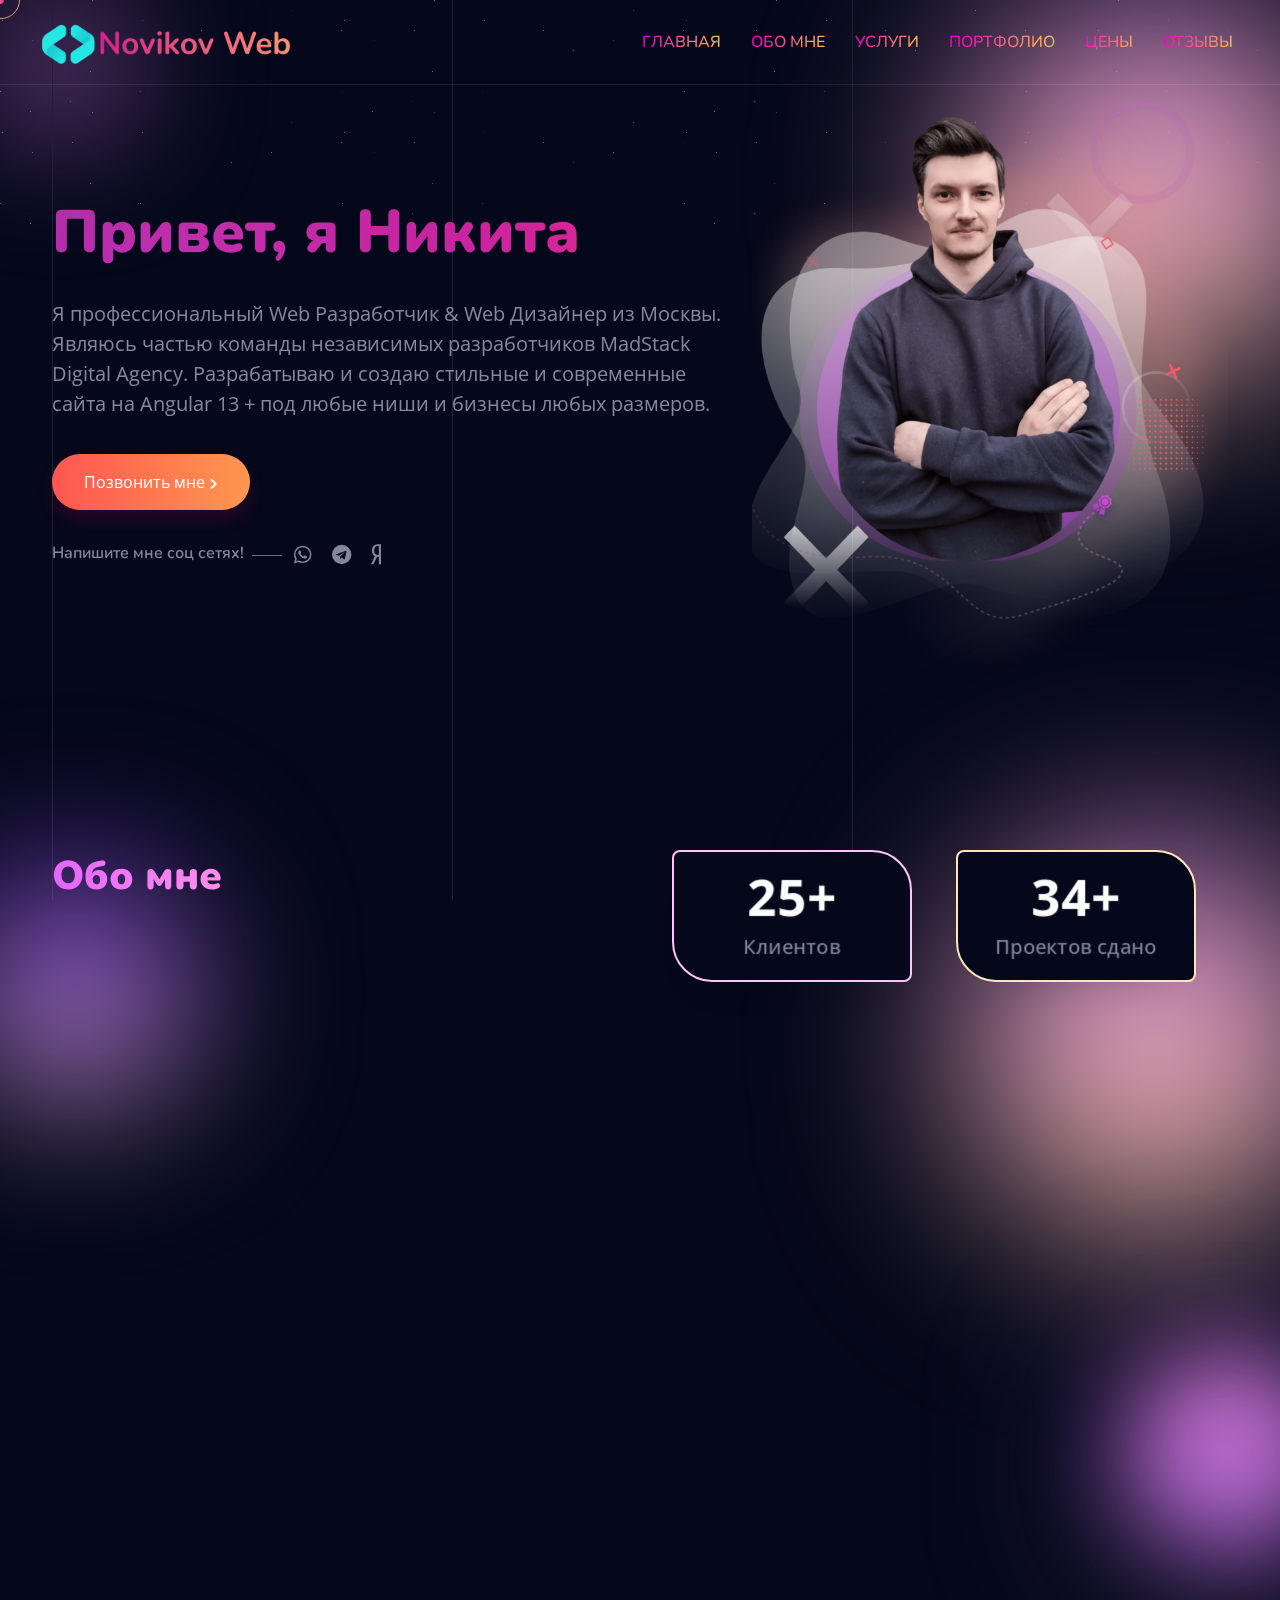
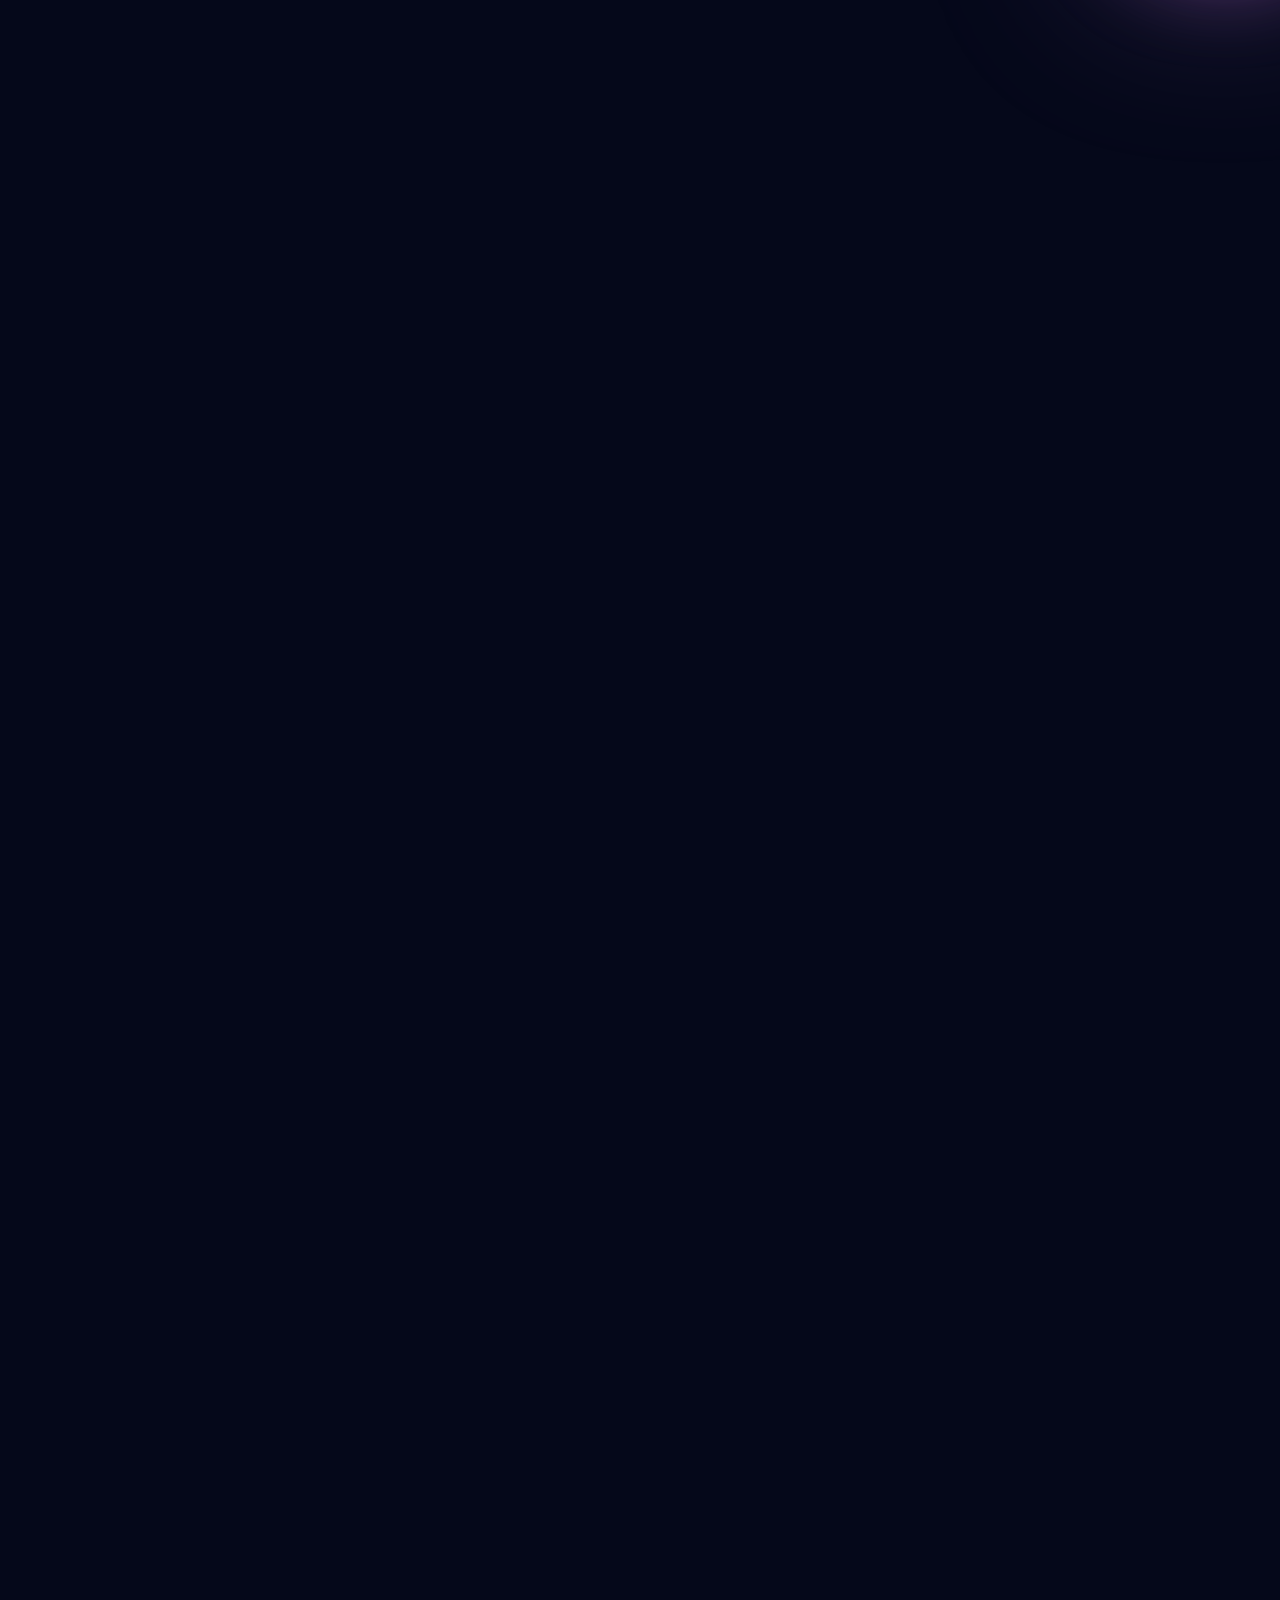
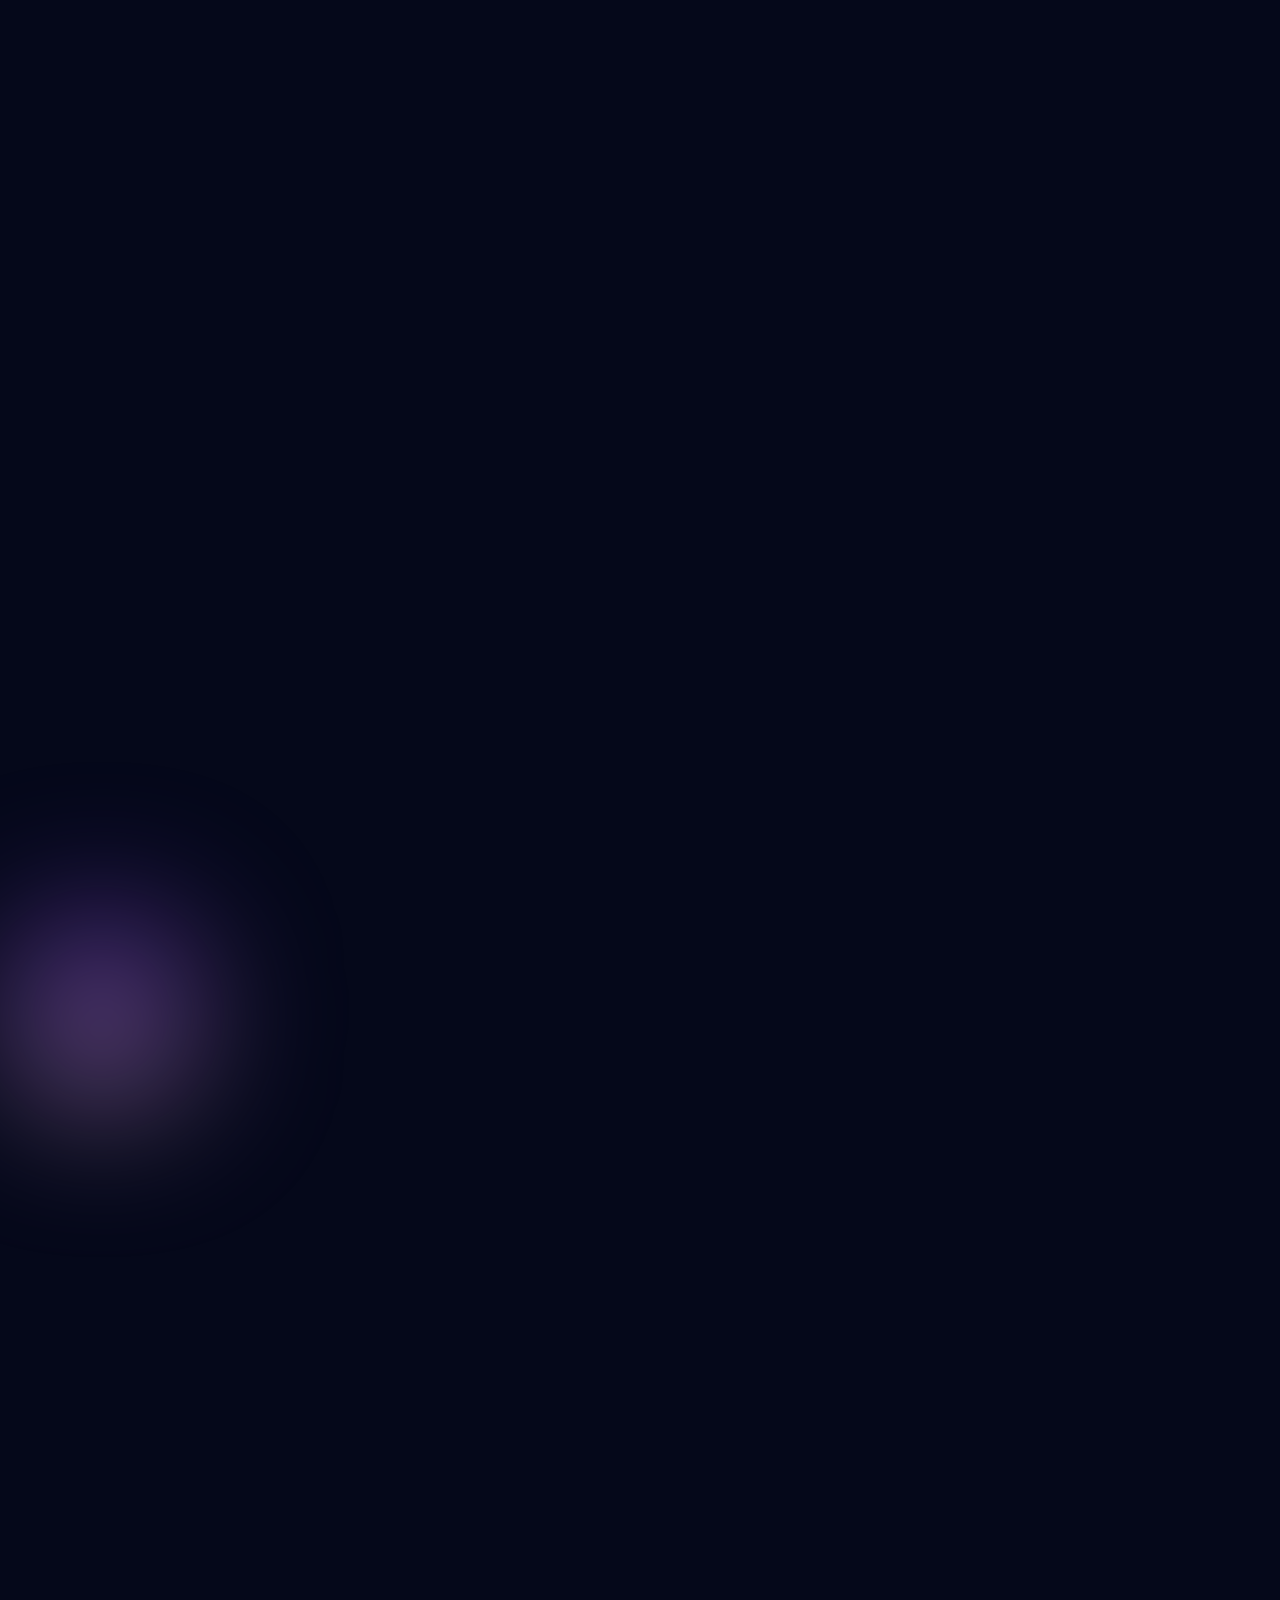
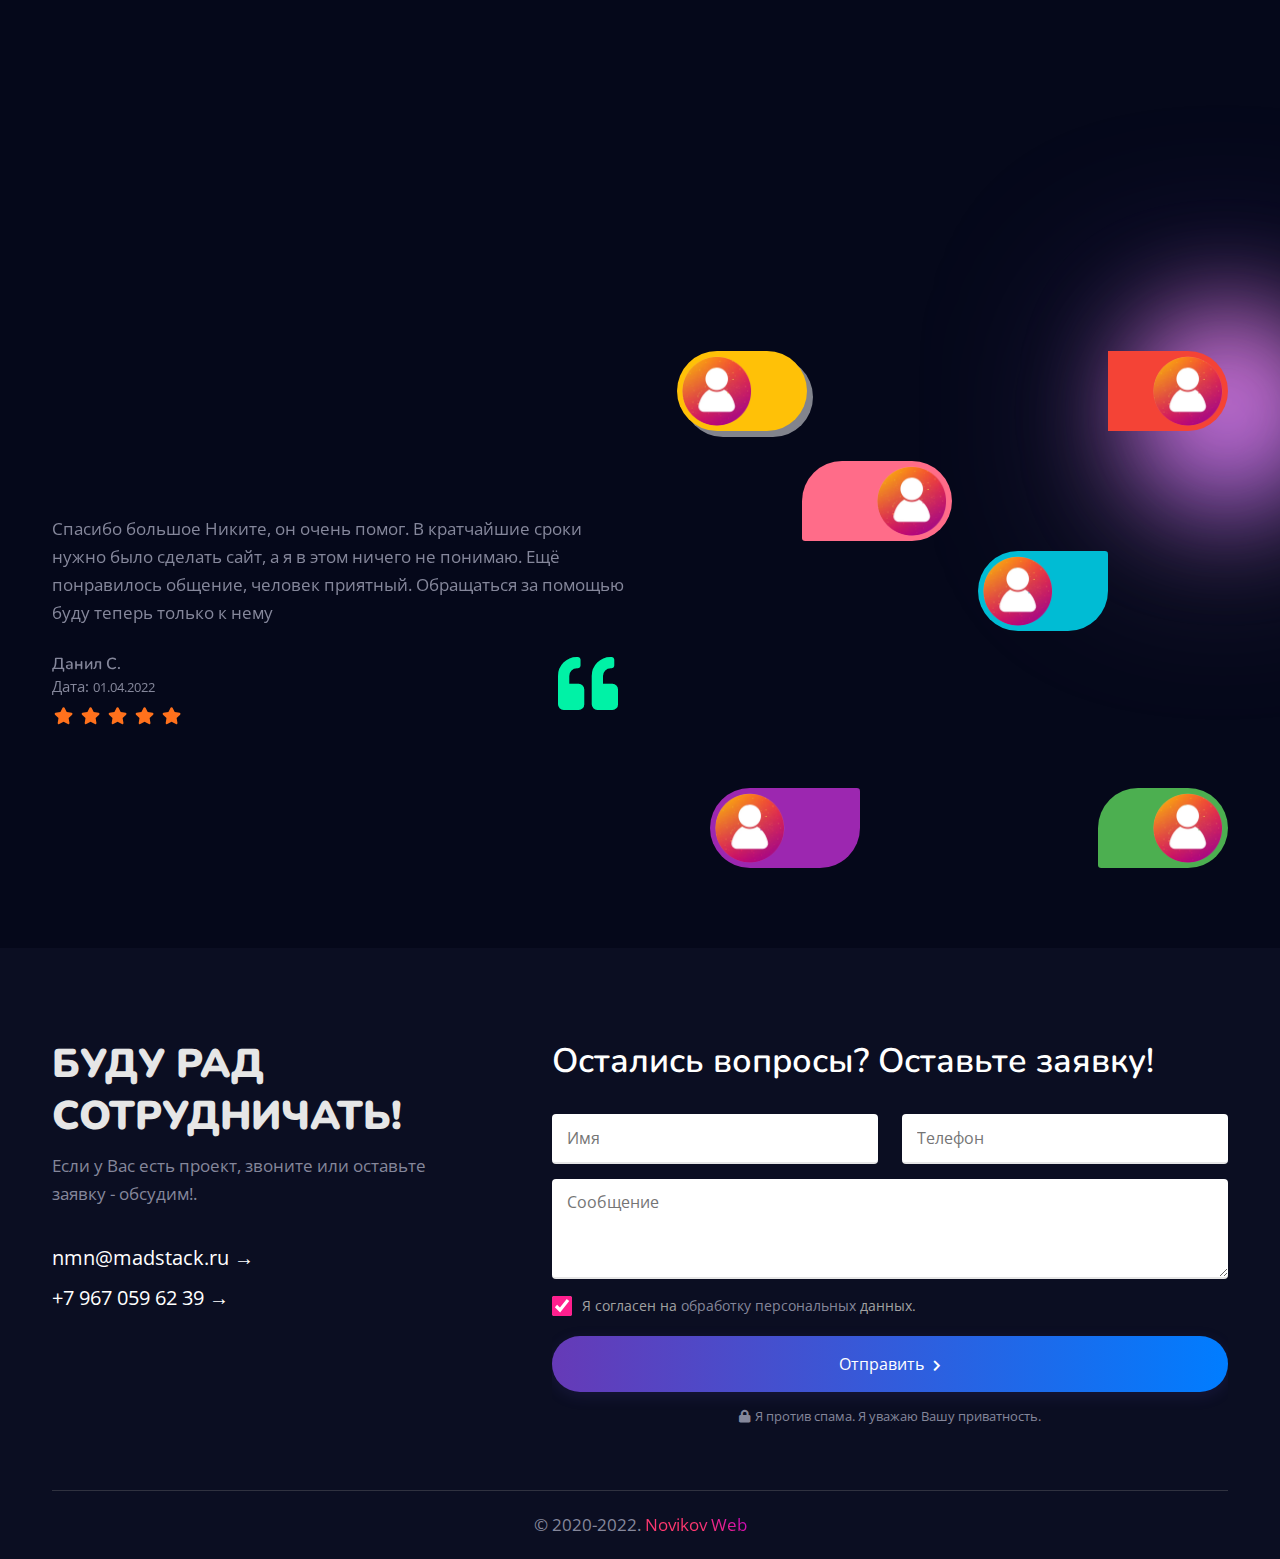
==== index.html @ ae4dadba "fixes" ====
<!DOCTYPE html>
<html lang="en" class="no-js">

<head>
    <meta charset="utf-8" />
    <title>NovikovWeb - Web Design &amp; Development </title>
    <meta http-equiv="X-UA-Compatible" content="IE=edge">
    <meta name="theme-color" content="#101010">
    <meta name="title" content="NovikovWeb - Веб дизайн &amp; Разработка ">
    <meta name="description" content="NovikovWeb - Веб дизайн &amp; Разработка. Tilda, Html ,Angular 13+, Figma.">
    <meta name="keywords" content="Разработка сайтов на Angular 13+ и Tilda. Заказать сайт. Частный веб мастер. Купить сайт для компании. Сайт для бизнеса">
    <meta name="robots" content="index, follow">
    <meta http-equiv="Content-Type" content="text/html; charset=utf-8">
    <meta name="language" content="Russian">
    <meta name="revisit-after" content="10 days">
    <meta name="author" content="Madstack digital agency">
    <meta name="yandex-verification" content="15d604dd60795060" />

    <meta property="og:title" content="NovikovWeb" />
    <meta property="og:url" content="https://NovikovWeb.ru" />
    <meta property="og:image" content="https://ibb.co/KDWJwMX" />
    <meta property="og:description" content="NovikovWeb - Веб дизайн &amp; Разработка. Tilda, Html ,Angular 13+, Figma." />
    <meta property="og:determiner" content="the" />
    <meta property="og:locale" content="ru_RU" />
    <meta property="og:locale:alternate" content="ru_RU" />
    <meta property="og:locale:alternate" content="ru_RU" />
    <meta property="og:site_name" content="NovikovWeb" />

    <link rel="apple-touch-icon" sizes="76x76" href="/apple-touch-icon.png">
    <link rel="icon" type="image/png" sizes="32x32" href="/favicon-32x32.png">
    <link rel="icon" type="image/png" sizes="16x16" href="/favicon-16x16.png">
    <link rel="manifest" href="/site.webmanifest">
    <link rel="mask-icon" href="/safari-pinned-tab.svg" color="#5bbad5">
    <meta name="msapplication-TileColor" content="#da532c">
    <meta name="theme-color" content="#ffffff">
    <!--website-favicon-->
    <link href="images/favicon.png" rel="icon">
    <!--plugin-css-->
    <link href="css/bootstrap.min.css" rel="stylesheet">
    <link href="css/plugin.min.css" rel="stylesheet">
    <link href="https://cdnjs.cloudflare.com/ajax/libs/font-awesome/5.11.2/css/all.min.css" rel="stylesheet">
    <link href="https://fonts.googleapis.com/css2?family=Open+Sans:wght@400;600;700&family=Poppins:wght@300;400;500;600;700;800;900&display=swap" rel="stylesheet">
    <!-- template-style-->
    <link href="css/style.css" rel="stylesheet">
    <link href="css/responsive.css" rel="stylesheet">
    <link href="css/darkmode.css" rel="stylesheet">
    <style>
        html {
            scroll-behavior: smooth;
        }
    </style>
    <!-- Yandex.Metrika counter -->
    <script type="text/javascript">
        (function(m, e, t, r, i, k, a) {
            m[i] = m[i] || function() {
                (m[i].a = m[i].a || []).push(arguments)
            };
            m[i].l = 1 * new Date();
            k = e.createElement(t), a = e.getElementsByTagName(t)[0], k.async = 1, k.src = r, a.parentNode.insertBefore(k, a)
        })
        (window, document, "script", "https://mc.yandex.ru/metrika/tag.js", "ym");

        ym(84099268, "init", {
            clickmap: true,
            trackLinks: true,
            accurateTrackBounce: true,
            webvisor: true
        });
    </script>
    <noscript><div><img src="https://mc.yandex.ru/watch/84099268" style="position:absolute; left:-9999px;" alt="" /></div></noscript>
    <!-- /Yandex.Metrika counter -->
</head>

<body class="freelancerv2 font-bold">
    <!-- background grid line start -->
    <div class="grid-x">
        <div class="container">
            <div class="row">
                <div class="col-lg-4">
                    <div class="grid-line"></div>
                </div>
                <div class="col-lg-4">
                    <div class="grid-line"></div>
                </div>
                <div class="col-lg-4">
                    <div class="grid-line"></div>
                </div>
            </div>
        </div>
    </div>
    <!-- background grid line end -->
    <!-- blur bg start -->
    <div class="niwaxheroscroll-v2">
        <img src="images/shape/shape-b.png" class="niwax nxhs20" alt="icon" data-rellax-speed="-3">
        <img src="images/shape/shape-c.png" class="niwax nxhs30" alt="icon" data-rellax-speed="4">
    </div>
    <!-- blur bg end -->
    <!--Start Preloader -->
    <div class="onloadpage" id="page_loader">
        <div class="pre-content">
            <div class="logo-pre"><img src="images/logo.png" alt="Logo" class="img-fluid" /></div>
            <div class="pre-text- text-radius text-light text-animation bg-b">NovikovWeb - Web Design &amp; Development</div>
        </div>
    </div>
    <!--End Preloader -->
    <!--Start Header -->
    <header class="nav-bg-b main-header navfix fixed-top menu-dark">
        <div class="container-fluid m-pad">
            <div class="menu-header">
                <div class="dsk-logo">
                    <a class="nav-brand" href="index.html">
                        <img src="images/white-logo.png" alt="Logo" class="mega-white-logo" />
                        <img src="images/logo.png" alt="Logo" class="mega-darks-logo" />
                    </a>
                </div>
                <div class="custom-nav" role="navigation">
                    <ul class="nav-list onepge">
                        <li><a href="#home" class="menu-links">Главная</a></li>
                        <li><a href="#about" class="menu-links">Обо мне</a></li>
                        <li><a href="#services" class="menu-links">Услуги</a></li>
                        <li><a href="#work" class="menu-links">Портфолио</a></li>
                        <li><a href="#price" class="menu-links">Цены</a></li>
                        <li><a href="#clients" class="menu-links">Отзывы</a></li>
                    </ul>
                </div>
                <div class="mobile-menu2">
                    <ul class="mob-nav2">
                        <li><a href="#contactme" class="btn-round- trngl btn-br bg-btn btshad-b1"><i class="fas fa-envelope"></i></a></li>
                        <li class="navm-"> <a class="toggle" href="#"><span></span></a></li>
                    </ul>
                </div>
            </div>
            <!--Mobile Menu-->
            <nav id="main-nav">
                <ul class="first-nav">
                    <li class="logoinsidebar">
                        <img src="images/logo.png" alt="logo">
                    </li>
                    <li><a href="#home" class="menu-links">Главная</a></li>
                    <li><a href="#about" class="menu-links">Обо мне</a></li>
                    <li><a href="#services" class="menu-links">Услуги</a></li>
                    <li><a href="#work" class="menu-links">Портфолио</a></li>
                    <li><a href="#price" class="menu-links">Цены</a></li>
                    <li><a href="#clients" class="menu-links">Отзывы</a></li>
                </ul>
                <ul class="follow-label mobile_nav">
                    <li><a href="https://wa.me/+79670596239" target="blank" class="wow bounceIn" data-wow-delay=".4s"><i class="fab fa-whatsapp"></i></a></li>
                    <li><a href="https://t.me/Kapibarra2315" target="blank" class="wow bounceIn" data-wow-delay=".6s"><i class="fab fa-telegram"></i></a></li>
                    <li><a href="https://uslugi.yandex.ru/search?action=addReview&profile=NikitaNovikov-1421965" target="blank" class="wow bounceIn" data-wow-delay=".8s"><i class="fab fa-yandex"></i></a></li>
                </ul>
            </nav>
        </div>
    </header>
    <!--End Header -->

    <!--Start Hero-->
    <section class="hero-section flv2 upset" id="home">
        <div class="text-block">
            <div class="container">
                <div class="row">
                    <div class="col-lg-7 v-center">
                        <div class="header-heading">
                            <h1 class="text-effect-3 wow fadeInUp" data-wow-delay=".2s">Привет, я Никита</h1>
                            <p class="wow fadeInUp" data-wow-delay=".4s">Я профессиональный Web Разработчик & Web Дизайнер из Москвы. Являюсь частью команды независимых разработчиков MadStack Digital Agency. Разрабатываю и создаю стильные и современные сайта на Angular 13 + под любые ниши и бизнесы
                                любых размеров.</p>
                            <a href="tel:+79670596239" class="niwax-btn2 wow fadeInUp menu-links" data-wow-delay=".6s">Позвонить мне<i class="fas fa-chevron-right fa-icon"></i></a>
                            <div class="follow-label mt30">
                                <h6>Напишите мне соц сетях!</h6>
                                <a href="https://wa.me/+79670596239" target="blank" class="wow bounceIn" data-wow-delay=".4s"><i class="fab fa-whatsapp"></i></a>
                                <a href="https://t.me/Kapibarra2315" target="blank" class="wow bounceIn" data-wow-delay=".6s"><i class="fab fa-telegram"></i></a>
                                <a href="https://uslugi.yandex.ru/search?action=addReview&profile=NikitaNovikov-1421965" target="blank" class="wow bounceIn" data-wow-delay=".8s"><i class="fab fa-yandex"></i></a>
                            </div>
                        </div>
                    </div>
                    <div class="col-lg-5 v-center">
                        <div class="img-design h-scl-">
                            <div class="imgac animation wow fadeInUp" data-rellax-speed="4" data-wow-delay=".2s"> <img src="images/hero/freelancer-mobile.png" alt="#" class="img-fluid"></div>
                        </div>
                    </div>
                </div>
            </div>
        </div>
    </section>
    <!--End Hero-->
    <!--Start About-->
    <section class="about-freelance pad-tb upset" id="about">
        <div class="niwaxheroscroll-v2">
            <img src="images/shape/shape-a.png" class="niwax nxhs10" alt="icon" data-rellax-speed="4">
            <img src="images/shape/shape-c.png" class="niwax nxhs30" alt="icon" data-rellax-speed="8">
        </div>
        <div class="container">
            <div class="row">
                <div class="col-lg-6">
                    <div class="common-heading text-l">
                        <h2 class="mb15 text-effect-3 wow fadeInUp" data-wow-delay=".2s">Обо мне</h2>
                        <p class="wow fadeInUp" data-wow-delay=".3s">Я профессиональный Frontend разработчик. С 2017 года занимаюсь Frontend разработкой на JS (Angular). С 2019 года занимаюсь созданием сайтов на Фрилансе, работаю на Angular, HTML и Тильде , без php и WordPress, только современные
                            технологии и тренды дизайна 2022 года, Ваш сайт в надежных руках. Имею экспертизу и знакомых почти во всех сферах информационных технологий, помогу принять верное решение и посоветовать специалиста по любым вопросам.
                        </p>
                    </div>
                </div>
                <div class="col-lg-6">
                    <div class="counter-facts">
                        <div class="counter-no mb20 wow bounceIn" data-wow-delay=".2s">
                            <div class="hexagon hexa1" data-tilt data-tilt-max="20" data-tilt-speed="1000">
                                <div class="counter-number">
                                    <span class="counter">80</span><span>+</span>
                                    <p>Клиентов</p>
                                </div>
                            </div>
                        </div>
                        <div class="counter-no mb20  wow bounceIn" data-wow-delay=".4s">
                            <div class="hexagon hexa2" data-tilt data-tilt-max="20" data-tilt-speed="1000">
                                <div class="counter-number">
                                    <span class="counter">109</span><span>+</span>
                                    <p>Проектов сдано</p>
                                </div>
                            </div>
                        </div>
                        <div class="counter-no mt20  wow bounceIn" data-wow-delay=".6s">
                            <div class="hexagon hexa3" data-tilt data-tilt-max="20" data-tilt-speed="1000">
                                <div class="counter-number">
                                    <span class="counter">300</span><span>k+</span>
                                    <p>Строк кода</p>
                                </div>
                            </div>
                        </div>
                        <div class="counter-no mt20  wow bounceIn" data-wow-delay=".8s">
                            <div class="hexagon hexa4" data-tilt data-tilt-max="20" data-tilt-speed="1000">
                                <div class="counter-number">
                                    <span class="counter">5</span><span>+</span>
                                    <p>Лет опыта</p>
                                </div>
                            </div>
                        </div>
                    </div>
                </div>
            </div>
        </div>
    </section>
    <!--End About-->
    <!--Start service -->
    <section class="about-dg-ca2 posrtl pb80 pt80 upset" id="services">
        <div class="niwaxheroscroll-v2">
            <img src="images/shape/shape-d.png" class="niwax nxhs40" alt="icon" data-rellax-speed="-5">
            <img src="images/shape/shape-f.png" class="niwax nxhs30" alt="icon" data-rellax-speed="8">
        </div>
        <div class="container">
            <div class="row">
                <div class="col-lg-8">
                    <div class="common-heading2 text-l">
                        <h2 class="mb15 text-effect-3 wow fadeInUp" data-wow-delay=".2s">Услуги</h2>
                        <p class="wow fadeInUp" data-wow-delay=".3s">Только современный технологический стэк, без PHP и WordPress. Ваш сайт останется стильным и современным долгое время.</p>
                    </div>
                </div>
            </div>
            <div class="row mt30 srve justify-content-center">
                <div class="col-lg-4 col-sm-6 mt30">
                    <div class="card-dark-2 up-hor wow fadeIn" data-wow-delay=".2s">
                        <div class="innericodiv innidv1">
                            <img src="images/icons/figma.png" alt="img" class="img-fluid">
                        </div>
                        <div class="inforcardtt">
                            <h3>Web Дизайн & Ux/Ui</h3>
                            <p>Создание продающих интерфейсов для Вашего бизнеса</p>
                        </div>
                    </div>
                </div>
                <div class="col-lg-4 col-sm-6 mt30">
                    <div class="card-dark-2 up-hor  wow fadeIn" data-wow-delay=".3s">
                        <div class="innericodiv innidv2">
                            <img src="images/icons/vscode.png" alt="img" class="img-fluid">
                        </div>
                        <div class="inforcardtt">
                            <h3>Web Разработка</h3>
                            <p>Разработка веб-сайтов на : Angular 13+ / HTML, CSS, JS / Шаблоны</p>
                        </div>
                    </div>
                </div>
                <div class="col-lg-4 col-sm-6 mt30">
                    <div class="card-dark-2 up-hor wow fadeIn" data-wow-delay=".4s">
                        <div class="innericodiv innidv3">
                            <img src="images/icons/tilda-icon.png" alt="img" class="img-fluid">
                        </div>
                        <div class="inforcardtt">
                            <h3>Разработка на Tilda</h3>
                            <p>Разработка веб-сайтов на Tilda, Zero Block или из стандартных</p>
                        </div>
                    </div>
                </div>
                <div class="col-lg-4 col-sm-6 mt30">
                    <div class="card-dark-2 up-hor wow fadeIn" data-wow-delay=".2s">
                        <div class="innericodiv innidv1">
                            <img src="images/icons/vk.png" alt="img" class="img-fluid">
                        </div>
                        <div class="inforcardtt">
                            <h3>Продвижение сайтов</h3>
                            <p>Продвижение сайта в рекламой сети Вконтакте</p>
                        </div>
                    </div>
                </div>
                <div class="col-lg-4 col-sm-6 mt30">
                    <div class="card-dark-2 up-hor wow fadeIn" data-wow-delay=".4s">
                        <div class="innericodiv innidv3">
                            <img src="images/icons/yandex-direct.png" alt="img" class="img-fluid">
                        </div>
                        <div class="inforcardtt">
                            <h3>Продвижение сайтов</h3>
                            <p>Продвижение сайта в рекламой сети Yandex.Direct</p>
                        </div>
                    </div>
                </div>
            </div>
        </div>
    </section>
    <!--End service-->
    <!--Start service -->
    <section class="about-dg-ca2 posrtl pb80 pt80 upset" id="work">
        <div class="container">
            <div class="row">
                <div class="col-lg-8">
                    <div class="common-heading2 text-l">
                        <h2 class="mb15 text-effect-3  wow fadeInUp" data-wow-delay=".2s">Мои проекты</h2>
                        <p class="wow fadeInUp" data-wow-delay=".3s">За время моей работы я помог десяткам бизнесов запустить их проекты в работу и привести им новых клиентов. Развернутое портфолио вышлю по требованию.</p>
                    </div>
                </div>
            </div>
            <div class="row mt30 justify-content-center">
                <div class="col-lg-4 col-sm-6 mt30">
                    <div class="card-dark-2 up-hor  wow fadeIn" data-wow-delay=".2s">
                        <img src="images/portfolio/app-img1.png" alt="img" class="w-100">
                        <div class="inforcardtt">
                            <h3>Vnukovo Premium Outlet</h3>
                        </div>
                    </div>
                </div>
                <div class="col-lg-4 col-sm-6 mt30">
                    <div class="card-dark-2 up-hor  wow fadeIn" data-wow-delay=".3s">
                        <img src="images/portfolio/app-img2.png" alt="img" class="w-100">
                        <div class="inforcardtt">
                            <h3>Частный Юрист</h3>
                        </div>
                    </div>
                </div>
                <div class="col-lg-4 col-sm-6 mt30">
                    <div class="card-dark-2 up-hor wow fadeIn" data-wow-delay=".4s">
                        <img src="images/portfolio/app-img3.png" alt="img" class="w-100">
                        <div class="inforcardtt">
                            <h3>Премиальный декор</h3>
                        </div>
                    </div>
                </div>
            </div>
            <div class="row mt30 justify-content-center">
                <div class="col-lg-4 col-sm-6 mt30">
                    <div class="card-dark-2 up-hor  wow fadeIn" data-wow-delay=".2s">
                        <img src="images/portfolio/app-img6.png" alt="img" class="w-100">
                        <div class="inforcardtt">
                            <h3>Бухгалтерская Фирма</h3>
                        </div>
                    </div>
                </div>
                <div class="col-lg-4 col-sm-6 mt30">
                    <div class="card-dark-2 up-hor  wow fadeIn" data-wow-delay=".3s">
                        <img src="images/portfolio/app-img5.png" alt="img" class="w-100">
                        <div class="inforcardtt">
                            <h3>Лекарственный препарат</h3>
                        </div>
                    </div>
                </div>
                <div class="col-lg-4 col-sm-6 mt30">
                    <div class="card-dark-2 up-hor wow fadeIn" data-wow-delay=".4s">
                        <img src="images/portfolio/app-img4.png" alt="img" class="w-100">
                        <div class="inforcardtt">
                            <h3>Обслуживание Аквариумов</h3>
                        </div>
                    </div>
                </div>
            </div>
            <div class="row mt30 justify-content-center">
                <div class="col-lg-4 col-sm-6 mt30">
                    <div class="card-dark-2 up-hor  wow fadeIn" data-wow-delay=".2s">
                        <img src="images/portfolio/app-img7.png" alt="img" class="w-100">
                        <div class="inforcardtt">
                            <h3>Сеть Спа-салонов</h3>
                        </div>
                    </div>
                </div>
                <div class="col-lg-4 col-sm-6 mt30">
                    <div class="card-dark-2 up-hor  wow fadeIn" data-wow-delay=".3s">
                        <img src="images/portfolio/app-img8.png" alt="img" class="w-100">
                        <div class="inforcardtt">
                            <h3>Онлайн игра</h3>
                        </div>
                    </div>
                </div>
                <div class="col-lg-4 col-sm-6 mt30">
                    <div class="card-dark-2 up-hor wow fadeIn" data-wow-delay=".4s">
                        <img src="images/portfolio/app-img9.png" alt="img" class="w-100">
                        <div class="inforcardtt">
                            <h3>Ивент-Агенство</h3>
                        </div>
                    </div>
                </div>
            </div>
        </div>
    </section>
    <!--End service-->
    <!--Start experience -->
    <section class="about-dg-ca2 posrtl pb80 pt80 upset" id="price">
        <div class="niwaxheroscroll-v2">
            <img src="images/shape/shape-f.png" class="niwax nxhs20" alt="icon" data-rellax-speed="-3">
        </div>
        <div class="container">
            <div class="row">
                <div class="col-lg-8">
                    <div class="common-heading2 text-l">
                        <h2 class="mb15 text-effect-3 wow fadeInUp" data-wow-delay=".2s">Актуальный прайс</h2>
                        <p class=" wow fadeInUp" data-wow-delay=".3s">Напишите мне, опишите задачу и мы подберем оптимальное решение для Вашего бюджета.</p>
                    </div>
                </div>
            </div>
            <div class="row mt30">
                <div class="col-lg-4 mt30">
                    <div class="inforcardttt wow fadeIn" data-wow-delay=".2s">
                        <h2 class="mb0">Web-Разработка</h2>
                        <h2>от <span class="price text-effect-2" style="font-weight:900">7 000 ₽</span></h2>
                        <p class="mt15">Начиная от шаблонных решений до индивидуальной разработки ( дизайн проект не входит в стоимость ).</p>
                    </div>
                </div>
                <div class="col-lg-4 mt30">
                    <div class="inforcardttt wow fadeIn" data-wow-delay=".3s">
                        <h2 class="mb0">Дизайн Figma</h2>
                        <h2>от <span class="price text-effect-1" style="font-weight:900">5 000 ₽</span></h2>
                        <p class="mt15">Тренды 2022 года в веб дизайне, составление продающей структуры сайта и отработка возражений.</p>
                    </div>
                </div>
                <div class="col-lg-4 mt30">
                    <div class="inforcardttt wow fadeIn" data-wow-delay=".4s">
                        <h2 class="mb0">Продвижение</h2>
                        <h2>от <span class="price text-effect-4" style="font-weight:900">5 000 ₽</span></h2>
                        <p class="mt15">Продвижение Вашего сайта в РСЯ или Вконтакте. Анализ ниши , сбор семантики, настройка таргета.</p>
                    </div>
                </div>
            </div>
        </div>
    </section>
    <!--End experience-->
    <!--Start Clients-->
    <section class="dg-clients-section-ca2  pb80 pt80 upset" id="clients">
        <div class="container">
            <div class="row">
                <div class="col-lg-8">
                    <div class="common-heading2">
                        <h2 class="mb15 text-effect-3 wow fadeInUp" data-wow-delay=".2s">Мои клиенты</h2>
                        <p class="mb30 wow fadeInUp" data-wow-delay=".3s">За время своей работы я успел посотрудничать с десятками специалистами и компаниями.</p>
                    </div>
                </div>
            </div>
            <div class="row">
                <div class="col-lg-12">
                    <div class="client-logoset">
                        <ul class="row text-center clearfix">
                            <li class="col-lg-2 col-md-3 col-sm-4 col-6 mt30 wow fadeIn" data-wow-delay=".2s">
                                <div class="brand-logo"><img src="images/client/logo1.png" alt="clients" class="img-fluid"></div>
                                <p>Way2Wood, Россия</p>
                            </li>
                            <li class="col-lg-2 col-md-3 col-sm-4 col-6 mt30 wow fadeIn" data-wow-delay=".4s">
                                <div class="brand-logo"><img src="images/client/logo2.png" alt="clients" class="img-fluid"></div>
                                <p>Vnukovo Premium, Россия</p>
                            </li>
                            <li class="col-lg-2 col-md-3 col-sm-4 col-6 mt30 wow fadeIn" data-wow-delay="1.4s">
                                <div class="brand-logo"><img src="images/client/logo7.png" alt="clients" class="img-fluid"></div>
                                <p>FitService, Россия</p>
                            </li>
                            <li class="col-lg-2 col-md-3 col-sm-4 col-6 mt30 wow fadeIn" data-wow-delay=".8s">
                                <div class="brand-logo"><img src="images/client/logo4.png" alt="clients" class="img-fluid"></div>
                                <p>Котоспас, Россия</p>
                            </li>
                            <li class="col-lg-2 col-md-3 col-sm-4 col-6 mt30 wow fadeIn" data-wow-delay="1s">
                                <div class="brand-logo"><img src="images/client/logo5.png" alt="clients" class="img-fluid"></div>
                                <p>StroyAdvice, Россия</p>
                            </li>
                            <li class="col-lg-2 col-md-3 col-sm-4 col-6 mt30 wow fadeIn" data-wow-delay="1.2s">
                                <div class="brand-logo"><img src="images/client/logo6.png" alt="clients" class="img-fluid"></div>
                                <p>WhiteService, Россия</p>
                            </li>
                        </ul>
                    </div>
                </div>
            </div>
        </div>
    </section>
    <!--End Clients-->
    <!--Start Testinomial-->
    <section class="dg-testinomial-section pb80 pt80 upset">
        <div class="niwaxheroscroll-v2">
            <img src="images/shape/shape-d.png" class="niwax nxhs40" alt="icon" data-rellax-speed="-5">
            <img src="images/shape/shape-f.png" class="niwax nxhs30" alt="icon" data-rellax-speed="8">
        </div>
        <div class="container">
            <div class="row mt60 ">
                <div class="col-lg-6">
                    <div class="common-heading text-l">
                        <h2 class="mb0 text-effect-3 wow fadeInUp" data-wow-delay=".2s">Отзывы (взяты с профиля на Я.Услугах)</h2>
                    </div>
                    <div class="owl-carousel testimonial-card-b mt60 mb60">
                        <div class="testimonial-card">
                            <p>Спасибо большое Никите, он очень помог. В кратчайшие сроки нужно было сделать сайт, а я в этом ничего не понимаю. Ещё понравилось общение, человек приятный. Обращаться за помощью буду теперь только к нему</p>
                            <div class="-client-details- mt20">
                                <i class="fas fa-quote-left posiqut"></i>
                                <div class="reviewer-text">
                                    <h4>Данил С.</h4>
                                    <p>Дата: <small>01.04.2022</small></p>
                                    <div class="star-rate mt10">
                                        <ul>
                                            <li> <a href="javascript:void(0)" class="chked"><i class="fas fa-star" aria-hidden="true"></i></a> </li>
                                            <li> <a href="javascript:void(0)" class="chked"><i class="fas fa-star" aria-hidden="true"></i></a> </li>
                                            <li> <a href="javascript:void(0)" class="chked"><i class="fas fa-star" aria-hidden="true"></i></a> </li>
                                            <li> <a href="javascript:void(0)" class="chked"><i class="fas fa-star" aria-hidden="true"></i></a> </li>
                                            <li> <a href="javascript:void(0)" class="chked"><i class="fas fa-star" aria-hidden="true"></i></a> </li>
                                        </ul>
                                    </div>
                                </div>
                            </div>
                        </div>
                        <div class="testimonial-card">
                            <p>Хотел бы выразить огромную благодарность Никите за помощь в выполнении моей просьбы . Очень опытный, доброжелательный,открытый человек. Свою работу выполнил великолепно,Я всем доволен,просто мастер своего дела, всем рекомендую
                                !! Ещё раз спасибо</p>
                            <div class="-client-details- mt20">
                                <i class="fas fa-quote-left posiqut"></i>
                                <div class="reviewer-text">
                                    <h4>Дима Поляков</h4>
                                    <p>Дата: <small>08.04.2022</small></p>
                                    <div class="star-rate mt10">
                                        <ul>
                                            <li> <a href="javascript:void(0)" class="chked"><i class="fas fa-star" aria-hidden="true"></i></a> </li>
                                            <li> <a href="javascript:void(0)" class="chked"><i class="fas fa-star" aria-hidden="true"></i></a> </li>
                                            <li> <a href="javascript:void(0)" class="chked"><i class="fas fa-star" aria-hidden="true"></i></a> </li>
                                            <li> <a href="javascript:void(0)" class="chked"><i class="fas fa-star" aria-hidden="true"></i></a> </li>
                                            <li> <a href="javascript:void(0)" class="chked"><i class="fas fa-star" aria-hidden="true"></i></a> </li>
                                        </ul>
                                    </div>
                                </div>
                            </div>
                        </div>
                        <div class="testimonial-card">
                            <p>Хочу выразить благодарность Никите за проделанную работу! Никита делал сайт мне как фотографу, прислушался ко всем пожеланиям и сделал все очень быстро! Сейчас Никита поддерживает мой сайт и реализует новые идеи очень круто)</p>
                            <div class="-client-details- mt20">
                                <i class="fas fa-quote-left posiqut"></i>
                                <div class="reviewer-text">
                                    <h4>Анна Филиппова</h4>
                                    <p>Дата: <small>08.12.2021</small></p>
                                    <div class="star-rate mt10">
                                        <ul>
                                            <li> <a href="javascript:void(0)" class="chked"><i class="fas fa-star" aria-hidden="true"></i></a> </li>
                                            <li> <a href="javascript:void(0)" class="chked"><i class="fas fa-star" aria-hidden="true"></i></a> </li>
                                            <li> <a href="javascript:void(0)" class="chked"><i class="fas fa-star" aria-hidden="true"></i></a> </li>
                                            <li> <a href="javascript:void(0)" class="chked"><i class="fas fa-star" aria-hidden="true"></i></a> </li>
                                            <li> <a href="javascript:void(0)" class="chked"><i class="fas fa-star" aria-hidden="true"></i></a> </li>
                                        </ul>
                                    </div>
                                </div>
                            </div>
                        </div>
                        <div class="testimonial-card">
                            <p>Спасибо Никите за работу! Отличный специалист, сделал быстро и качественно, учёл все правки и пожелания. Рекомендую всем обращаться к нему👍🏻🧑‍💻</p>
                            <div class="-client-details- mt20">
                                <i class="fas fa-quote-left posiqut"></i>
                                <div class="reviewer-text">
                                    <h4>Анастасия Р.</h4>
                                    <p>Дата: <small>10.11.2021</small></p>
                                    <div class="star-rate mt10">
                                        <ul>
                                            <li> <a href="javascript:void(0)" class="chked"><i class="fas fa-star" aria-hidden="true"></i></a> </li>
                                            <li> <a href="javascript:void(0)" class="chked"><i class="fas fa-star" aria-hidden="true"></i></a> </li>
                                            <li> <a href="javascript:void(0)" class="chked"><i class="fas fa-star" aria-hidden="true"></i></a> </li>
                                            <li> <a href="javascript:void(0)" class="chked"><i class="fas fa-star" aria-hidden="true"></i></a> </li>
                                            <li> <a href="javascript:void(0)" class="chked"><i class="fas fa-star" aria-hidden="true"></i></a> </li>
                                        </ul>
                                    </div>
                                </div>
                            </div>
                        </div>
                        <div class="testimonial-card">
                            <p>Спасибо за оперативно и качественно выполненную работу, взаимопонимание и понятный фидбэк и рекомендации. С Вами приятно сотрудничать!</p>
                            <div class="-client-details- mt20">
                                <i class="fas fa-quote-left posiqut"></i>
                                <div class="reviewer-text">
                                    <h4>Игнат П.</h4>
                                    <p>Дата: <small>04.03.2022</small></p>
                                    <div class="star-rate mt10">
                                        <ul>
                                            <li> <a href="javascript:void(0)" class="chked"><i class="fas fa-star" aria-hidden="true"></i></a> </li>
                                            <li> <a href="javascript:void(0)" class="chked"><i class="fas fa-star" aria-hidden="true"></i></a> </li>
                                            <li> <a href="javascript:void(0)" class="chked"><i class="fas fa-star" aria-hidden="true"></i></a> </li>
                                            <li> <a href="javascript:void(0)" class="chked"><i class="fas fa-star" aria-hidden="true"></i></a> </li>
                                            <li> <a href="javascript:void(0)" class="chked"><i class="fas fa-star" aria-hidden="true"></i></a> </li>
                                        </ul>
                                    </div>
                                </div>
                            </div>
                        </div>
                        <div class="testimonial-card">
                            <p>Заказывал сайт с нуля. Креативный человек с интересными предложениями. Сделал очень быстро и по каждому пункту уточнял и вносил коррективы прямо сразу и подсказывал по рекламе и всему остальному.</p>
                            <div class="-client-details- mt20">
                                <i class="fas fa-quote-left posiqut"></i>
                                <div class="reviewer-text">
                                    <h4>Ильяс</h4>
                                    <p>Дата: <small>02.10.2021</small></p>
                                    <div class="star-rate mt10">
                                        <ul>
                                            <li> <a href="javascript:void(0)" class="chked"><i class="fas fa-star" aria-hidden="true"></i></a> </li>
                                            <li> <a href="javascript:void(0)" class="chked"><i class="fas fa-star" aria-hidden="true"></i></a> </li>
                                            <li> <a href="javascript:void(0)" class="chked"><i class="fas fa-star" aria-hidden="true"></i></a> </li>
                                            <li> <a href="javascript:void(0)" class="chked"><i class="fas fa-star" aria-hidden="true"></i></a> </li>
                                            <li> <a href="javascript:void(0)" class="chked"><i class="fas fa-star" aria-hidden="true"></i></a> </li>
                                        </ul>
                                    </div>
                                </div>
                            </div>
                        </div>
                    </div>
                    <a href="https://uslugi.yandex.ru/search?action=addReview&profile=NikitaNovikov-1421965" target="_blank" rel="noopener" class="niwax-btn2 wow fadeInUp" data-wow-delay=".6s">Оставить отзыв <i class="fas fa-chevron-right fa-icon"></i></a>
                </div>
                <div class="col-lg-6">
                    <div class="clients-creative-pic pl25">
                        <div class="owl-dots" id="testimonials-avatar">
                            <button class="dot-c1 tcc1 owl-dot active">  <img alt="image" src="images/user-thumb/user1.png"></button>
                            <button class="dot-c1 tcc2 owl-dot">  <img alt="image" src="images/user-thumb/user1.png"></button>
                            <button class="dot-c1 tcc3 owl-dot">  <img alt="image" src="images/user-thumb/user1.png"></button>
                            <button class="dot-c1 tcc4 owl-dot">  <img alt="image" src="images/user-thumb/user1.png"></button>
                            <button class="dot-c1 tcc5 owl-dot">  <img alt="image" src="images/user-thumb/user1.png"></button>
                            <button class="dot-c1 tcc6 owl-dot">  <img alt="image" src="images/user-thumb/user1.png"></button>
                        </div>
                    </div>
                </div>
            </div>
        </div>
    </section>
    <!--End Testinomial-->

    <!--Start Footer-->
    <footer class="footerdez dark-footer freelancer-footer" id="contactme">
        <div class="container">
            <div class="row justify-content-between">
                <div class="col-lg-4 col-md-6 col-sm-12">
                    <div class="footerdez-a">
                        <h2>БУДУ РАД СОТРУДНИЧАТЬ!</h2>
                        <p class="mt10">Если у Вас есть проект, звоните или оставьте заявку - обсудим!.</p>
                        <div class="contactinfo mt30">
                            <a href="mailto:nmn@madstack.ru">nmn@madstack.ru <span>→</span></a>
                            <a href="tel:+79670596239">+7 967 059 62 39 <span>→</span></a>
                        </div>
                        <div class="ff-social-icons mt30">
                            <a href="https://wa.me/+79670596239" target="blank" class="wow bounceIn" data-wow-delay=".4s"><i class="fab fa-whatsapp"></i></a>
                            <a href="https://t.me/Kapibarra2315" target="blank" class="wow bounceIn" data-wow-delay=".6s"><i class="fab fa-telegram"></i></a>
                            <a href="https://uslugi.yandex.ru/search?action=addReview&profile=NikitaNovikov-1421965" target="blank" class="wow bounceIn" data-wow-delay=".8s"><i class="fab fa-yandex"></i></a>
                        </div>
                    </div>
                </div>
                <div class="col-lg-7 col-md-6 col-sm-12 m-mt50">
                    <div class="form-block">
                        <h3 class="mb30">Остались вопросы? Оставьте заявку!</h3>
                        <form action="#" method="post" name="feedback-form">
                            <div class="fieldsets row">
                                <div class="col-md-6"><input type="text" placeholder="Имя" name="name"></div>
                                <div class="col-md-6"><input type="number" placeholder="Телефон" name="phone"></div>
                            </div>
                            <div class="fieldsets"><textarea placeholder="Сообщение" name="message"></textarea></div>
                            <div class="custom-control custom-checkbox">
                                <input type="checkbox" class="custom-control-input" id="customCheck" name="example1" checked="checked">
                                <label class="custom-control-label" for="customCheck">Я согласен на <a href="javascript:void(0)">обработку персональных</a> данных.</label>
                            </div>
                            <div class="fieldsets mt20"> <button type="submit" name="submit" class="niwax-btn3">Отправить <i class="fas fa-chevron-right fa-icon"></i></button> </div>
                            <p class="trm"><i class="fas fa-lock"></i>Я против спама. Я уважаю Вашу приватность.</p>
                        </form>
                    </div>
                </div>
            </div>
            <div class="row">
                <div class="col-lg-12 text-center">
                    <p class="ffttrr">© 2020-2022. <a href="#" class="text-effect-1">Novikov Web</a></p>
                </div>
            </div>
        </div>
    </footer>

    <!--Dark Mode Switch end-->
    <!-- Custom mouse start-->
    <div class="mouse-cursor cursor"></div>
    <div class="mouse-cursor cursor-follow"></div>
    <!-- Custom mouse end-->

    <!--End Footer-->
    <!-- js placed at the end of the document so the pages load faster -->
    <script src="js/vendor/modernizr-3.5.0.min.js"></script>
    <script src="js/jquery.min.js"></script>
    <script src="js/bootstrap.bundle.min.js"></script>
    <script src="js/plugin.min.js"></script>
    <script src="js/preloader.js"></script>
    <script src="js/tweenmax.min.js"></script>
    <!--common script file-->
    <script src="js/main.js"></script>
</body>

</html>
---- css/plugin.min.css ----
@charset "UTF-8";
/**megnific popup**/
.mfp-bg{top:0;left:0;width:100%;height:100%;z-index:999999;overflow:hidden;position:fixed;background:#0b0b0b;opacity:.9}.mfp-wrap{top:0;left:0;width:100%;height:100%;z-index:9999999;position:fixed;outline:none !important;-webkit-backface-visibility:hidden}.mfp-container{text-align:center;position:absolute;width:100%;height:100%;left:0;top:0;padding:0 8px;box-sizing:border-box}.mfp-container:before{content:'';display:inline-block;height:100%;vertical-align:middle}.mfp-align-top .mfp-container:before{display:none}.mfp-content{position:relative;display:inline-block;vertical-align:middle;margin:0 auto;text-align:left;z-index:1045}.mfp-inline-holder .mfp-content,.mfp-ajax-holder .mfp-content{width:100%;cursor:auto}.mfp-ajax-cur{cursor:progress}.mfp-zoom-out-cur,.mfp-zoom-out-cur .mfp-image-holder .mfp-close{cursor:-moz-zoom-out;cursor:-webkit-zoom-out;cursor:zoom-out}.mfp-zoom{cursor:pointer;cursor:-webkit-zoom-in;cursor:-moz-zoom-in;cursor:zoom-in}.mfp-auto-cursor .mfp-content{cursor:auto}.mfp-close,.mfp-arrow,.mfp-preloader,.mfp-counter{-webkit-user-select:none;-moz-user-select:none;user-select:none}.mfp-loading.mfp-figure{display:none}.mfp-hide{display:none !important}.mfp-preloader{color:#CCC;position:absolute;top:50%;width:auto;text-align:center;margin-top:-0.8em;left:8px;right:8px;z-index:1044}.mfp-preloader a{color:#CCC}.mfp-preloader a:hover{color:#FFF}.mfp-s-ready .mfp-preloader{display:none}.mfp-s-error .mfp-content{display:none}button.mfp-close,button.mfp-arrow{overflow:visible;cursor:pointer;background:transparent;border:0;-webkit-appearance:none;display:block;outline:0;padding:0;z-index:1046;box-shadow:none;touch-action:manipulation}button::-moz-focus-inner{padding:0;border:0}.mfp-close{width:44px;height:44px;line-height:44px;position:absolute;right:0;top:0;text-decoration:none;text-align:center;opacity:.65;padding:0 0 18px 10px;color:#FFF;font-style:normal;font-size:28px;font-family:Arial,Baskerville,monospace}.mfp-close:hover,.mfp-close:focus{opacity:1}.mfp-close:active{top:1px}.mfp-close-btn-in .mfp-close{color:#333}.mfp-image-holder .mfp-close,.mfp-iframe-holder .mfp-close{color:#FFF;right:-6px;text-align:right;padding-right:6px;width:100%}.mfp-counter{position:absolute;top:0;right:0;color:#CCC;font-size:12px;line-height:18px;white-space:nowrap}.mfp-arrow{position:absolute;opacity:.65;margin:0;top:50%;margin-top:-55px;padding:0;width:90px;height:110px;-webkit-tap-highlight-color:transparent}.mfp-arrow:active{margin-top:-54px}.mfp-arrow:hover,.mfp-arrow:focus{opacity:1}.mfp-arrow:before,.mfp-arrow:after{content:'';display:block;width:0;height:0;position:absolute;left:0;top:0;margin-top:35px;margin-left:35px;border:medium inset transparent}.mfp-arrow:after{border-top-width:13px;border-bottom-width:13px;top:8px}.mfp-arrow:before{border-top-width:21px;border-bottom-width:21px;opacity:.7}.mfp-arrow-left{left:0}.mfp-arrow-left:after{border-right:17px solid #FFF;margin-left:31px}.mfp-arrow-left:before{margin-left:25px;border-right:27px solid #3f3f3f}.mfp-arrow-right{right:0}.mfp-arrow-right:after{border-left:17px solid #FFF;margin-left:39px}.mfp-arrow-right:before{border-left:27px solid #3f3f3f}.mfp-iframe-holder{padding-top:40px;padding-bottom:40px}.mfp-iframe-holder .mfp-content{line-height:0;width:100%;max-width:900px}.mfp-iframe-holder .mfp-close{top:-40px}.mfp-iframe-scaler{width:100%;height:0;overflow:hidden;padding-top:56.25%}.mfp-iframe-scaler iframe{position:absolute;display:block;top:0;left:0;width:100%;height:100%;box-shadow:0 0 8px rgba(0,0,0,0.6);background:#000}img.mfp-img{width:auto;max-width:100%;height:auto;display:block;line-height:0;box-sizing:border-box;padding:40px 0 40px;margin:0 auto}.mfp-figure{line-height:0}.mfp-figure:after{content:'';position:absolute;left:0;top:40px;bottom:40px;display:block;right:0;width:auto;height:auto;z-index:-1;box-shadow:0 0 8px rgba(0,0,0,0.6);background:#444}.mfp-figure small{color:#bdbdbd;display:block;font-size:12px;line-height:14px}.mfp-figure figure{margin:0}.mfp-bottom-bar{margin-top:-36px;position:absolute;top:100%;left:0;width:100%;cursor:auto}.mfp-title{text-align:left;line-height:18px;color:#f3f3f3;word-wrap:break-word;padding-right:36px}.mfp-image-holder .mfp-content{max-width:100%}.mfp-gallery .mfp-image-holder .mfp-figure{cursor:pointer}@media screen and (max-width:800px) and (orientation:landscape),screen and (max-height:300px){.mfp-img-mobile .mfp-image-holder{padding-left:0;padding-right:0}.mfp-img-mobile img.mfp-img{padding:0}.mfp-img-mobile .mfp-figure:after{top:0;bottom:0}.mfp-img-mobile .mfp-figure small{display:inline;margin-left:5px}.mfp-img-mobile .mfp-bottom-bar{background:rgba(0,0,0,0.6);bottom:0;margin:0;top:auto;padding:3px 5px;position:fixed;box-sizing:border-box}.mfp-img-mobile .mfp-bottom-bar:empty{padding:0}.mfp-img-mobile .mfp-counter{right:5px;top:3px}.mfp-img-mobile .mfp-close{top:0;right:0;width:35px;height:35px;line-height:35px;background:rgba(0,0,0,0.6);position:fixed;text-align:center;padding:0}}@media all and (max-width:900px){.mfp-arrow{-webkit-transform:scale(0.75);transform:scale(0.75)}.mfp-arrow-left{-webkit-transform-origin:0 0;transform-origin:0 0}.mfp-arrow-right{-webkit-transform-origin:100%;transform-origin:100%}.mfp-container{padding-left:6px;padding-right:6px}}

 
/** Owl Carousel v2.3.4**/
.owl-carousel,.owl-carousel .owl-item{-webkit-tap-highlight-color:transparent;position:relative}.owl-carousel{display:none;width:100%;z-index:1}.owl-carousel .owl-stage{position:relative;-ms-touch-action:pan-Y;touch-action:manipulation;-moz-backface-visibility:hidden}.owl-carousel .owl-stage:after{content:".";display:block;clear:both;visibility:hidden;line-height:0;height:0}.owl-carousel .owl-stage-outer{position:relative;overflow:hidden;-webkit-transform:translate3d(0,0,0)}.owl-carousel .owl-item,.owl-carousel .owl-wrapper{-webkit-backface-visibility:hidden;-moz-backface-visibility:hidden;-ms-backface-visibility:hidden;-webkit-transform:translate3d(0,0,0);-moz-transform:translate3d(0,0,0);-ms-transform:translate3d(0,0,0)}.owl-carousel .owl-item{min-height:1px;float:left;-webkit-backface-visibility:hidden;-webkit-touch-callout:none}.owl-carousel .owl-item img{display:block;width:100%}.owl-carousel .owl-dots.disabled,.owl-carousel .owl-nav.disabled{display:none}.no-js .owl-carousel,.owl-carousel.owl-loaded{display:block}.owl-carousel .owl-dot,.owl-carousel .owl-nav .owl-next,.owl-carousel .owl-nav .owl-prev{cursor:pointer;-webkit-user-select:none;-khtml-user-select:none;-moz-user-select:none;-ms-user-select:none;user-select:none}.owl-carousel .owl-nav button.owl-next,.owl-carousel .owl-nav button.owl-prev,.owl-carousel button.owl-dot{background:0 0;color:inherit;border:none;padding:0!important;font:inherit}.owl-carousel.owl-loading{opacity:0;display:block}.owl-carousel.owl-hidden{opacity:0}.owl-carousel.owl-refresh .owl-item{visibility:hidden}.owl-carousel.owl-drag .owl-item{-ms-touch-action:pan-y;touch-action:pan-y;-webkit-user-select:none;-moz-user-select:none;-ms-user-select:none;user-select:none}.owl-carousel.owl-grab{cursor:move;cursor:grab}.owl-carousel.owl-rtl{direction:rtl}.owl-carousel.owl-rtl .owl-item{float:right}.owl-carousel .animated{animation-duration:1s;animation-fill-mode:both}.owl-carousel .owl-animated-in{z-index:0}.owl-carousel .owl-animated-out{z-index:1}.owl-carousel .fadeOut{animation-name:fadeOut}@keyframes fadeOut{0%{opacity:1}100%{opacity:0}}.owl-height{transition:height .5s ease-in-out}.owl-carousel .owl-item .owl-lazy{opacity:0;transition:opacity .4s ease}.owl-carousel .owl-item .owl-lazy:not([src]),.owl-carousel .owl-item .owl-lazy[src^=""]{max-height:0}.owl-carousel .owl-item img.owl-lazy{transform-style:preserve-3d}.owl-carousel .owl-video-wrapper{position:relative;height:100%;background:#000}.owl-carousel .owl-video-play-icon{position:absolute;height:80px;width:80px;left:50%;top:50%;margin-left:-40px;margin-top:-40px;background:url(owl.video.play.png) no-repeat;cursor:pointer;z-index:1;-webkit-backface-visibility:hidden;transition:transform .1s ease}.owl-carousel .owl-video-play-icon:hover{-ms-transform:scale(1.3,1.3);transform:scale(1.3,1.3)}.owl-carousel .owl-video-playing .owl-video-play-icon,.owl-carousel .owl-video-playing .owl-video-tn{display:none}.owl-carousel .owl-video-tn{opacity:0;height:100%;background-position:center center;background-repeat:no-repeat;background-size:contain;transition:opacity .4s ease}.owl-carousel .owl-video-frame{position:relative;z-index:1;height:100%;width:100%} /**theme**/.owl-theme .owl-dots,.owl-theme .owl-nav{text-align:center;-webkit-tap-highlight-color:transparent}.owl-theme .owl-nav{margin-top:10px}.owl-theme .owl-nav [class*=owl-]{color:#FFF;font-size:14px;margin:5px;padding:4px 7px;background:#D6D6D6;display:inline-block;cursor:pointer;border-radius:3px}.owl-theme .owl-nav [class*=owl-]:hover{background:#869791;color:#FFF;text-decoration:none}.owl-theme .owl-nav .disabled{opacity:.5;cursor:default}.owl-theme .owl-nav.disabled+.owl-dots{margin-top:10px}.owl-theme .owl-dots .owl-dot{display:inline-block;zoom:1}.owl-theme .owl-dots .owl-dot span{width:10px;height:10px;margin:5px 7px;background:#D6D6D6;display:block;-webkit-backface-visibility:visible;transition:opacity .2s ease;border-radius:30px}.owl-theme .owl-dots .owl-dot.active span,.owl-theme .owl-dots .owl-dot:hover span{background:#869791}


/** animate.css - https://animate.style Version - 4.0.0  **/
 :root{--animate-duration:1s;--animate-delay:1s;--animate-repeat:1}.not-animated,[data-animate]:not(.animated){opacity:0}.animated{-webkit-animation-duration:var(--animate-duration);animation-duration:var(--animate-duration);-webkit-animation-fill-mode:both;animation-fill-mode:both}.animated.infinite{-webkit-animation-iteration-count:infinite;animation-iteration-count:infinite}.animated.repeat-1{-webkit-animation-iteration-count:var(--animate-repeat);animation-iteration-count:var(--animate-repeat)}.animated.repeat-2{-webkit-animation-iteration-count:calc(var(--animate-repeat) * 2);animation-iteration-count:calc(var(--animate-repeat) * 2)}.animated.repeat-3{-webkit-animation-iteration-count:calc(var(--animate-repeat) * 3);animation-iteration-count:calc(var(--animate-repeat) * 3)}.animated.delay-1s{-webkit-animation-delay:var(--animate-delay);animation-delay:var(--animate-delay)}.animated.delay-2s{-webkit-animation-delay:calc(var(--animate-delay) * 2);animation-delay:calc(var(--animate-delay) * 2)}.animated.delay-3s{-webkit-animation-delay:calc(var(--animate-delay) * 3);animation-delay:calc(var(--animate-delay) * 3)}.animated.delay-4s{-webkit-animation-delay:calc(var(--animate-delay) * 4);animation-delay:calc(var(--animate-delay) * 4)}.animated.delay-5s{-webkit-animation-delay:calc(var(--animate-delay) * 5);animation-delay:calc(var(--animate-delay) * 5)}.animated.faster{-webkit-animation-duration:calc(var(--animate-duration)/ 2);animation-duration:calc(var(--animate-duration)/ 2)}.animated.fast{-webkit-animation-duration:calc(var(--animate-duration) * .8);animation-duration:calc(var(--animate-duration) * .8)}.animated.slow{-webkit-animation-duration:calc(var(--animate-duration) * 2);animation-duration:calc(var(--animate-duration) * 2)}.animated.slower{-webkit-animation-duration:calc(var(--animate-duration) * 3);animation-duration:calc(var(--animate-duration) * 3)}@media print,(prefers-reduced-motion:reduce){.animated{-webkit-animation-duration:1ms!important;animation-duration:1ms!important;-webkit-transition-duration:1ms!important;transition-duration:1ms!important;-webkit-animation-iteration-count:1!important;animation-iteration-count:1!important}.animated[class*=Out]{opacity:0}}@-webkit-keyframes bounce{20%,53%,from,to{-webkit-animation-timing-function:cubic-bezier(.215,.61,.355,1);animation-timing-function:cubic-bezier(.215,.61,.355,1);-webkit-transform:translate3d(0,0,0);transform:translate3d(0,0,0)}40%,43%{-webkit-animation-timing-function:cubic-bezier(.755,.05,.855,.06);animation-timing-function:cubic-bezier(.755,.05,.855,.06);-webkit-transform:translate3d(0,-30px,0) scaleY(1.1);transform:translate3d(0,-30px,0) scaleY(1.1)}70%{-webkit-animation-timing-function:cubic-bezier(.755,.05,.855,.06);animation-timing-function:cubic-bezier(.755,.05,.855,.06);-webkit-transform:translate3d(0,-15px,0) scaleY(1.05);transform:translate3d(0,-15px,0) scaleY(1.05)}80%{-webkit-transition-timing-function:cubic-bezier(.215,.61,.355,1);transition-timing-function:cubic-bezier(.215,.61,.355,1);-webkit-transform:translate3d(0,0,0) scaleY(.95);transform:translate3d(0,0,0) scaleY(.95)}90%{-webkit-transform:translate3d(0,-4px,0) scaleY(1.02);transform:translate3d(0,-4px,0) scaleY(1.02)}}@keyframes bounce{20%,53%,from,to{-webkit-animation-timing-function:cubic-bezier(.215,.61,.355,1);animation-timing-function:cubic-bezier(.215,.61,.355,1);-webkit-transform:translate3d(0,0,0);transform:translate3d(0,0,0)}40%,43%{-webkit-animation-timing-function:cubic-bezier(.755,.05,.855,.06);animation-timing-function:cubic-bezier(.755,.05,.855,.06);-webkit-transform:translate3d(0,-30px,0) scaleY(1.1);transform:translate3d(0,-30px,0) scaleY(1.1)}70%{-webkit-animation-timing-function:cubic-bezier(.755,.05,.855,.06);animation-timing-function:cubic-bezier(.755,.05,.855,.06);-webkit-transform:translate3d(0,-15px,0) scaleY(1.05);transform:translate3d(0,-15px,0) scaleY(1.05)}80%{-webkit-transition-timing-function:cubic-bezier(.215,.61,.355,1);transition-timing-function:cubic-bezier(.215,.61,.355,1);-webkit-transform:translate3d(0,0,0) scaleY(.95);transform:translate3d(0,0,0) scaleY(.95)}90%{-webkit-transform:translate3d(0,-4px,0) scaleY(1.02);transform:translate3d(0,-4px,0) scaleY(1.02)}}.headShake,.pulse{-webkit-animation-timing-function:ease-in-out}.bounce{-webkit-animation-name:bounce;animation-name:bounce;-webkit-transform-origin:center bottom;transform-origin:center bottom}@-webkit-keyframes flash{50%,from,to{opacity:1}25%,75%{opacity:0}}@keyframes flash{50%,from,to{opacity:1}25%,75%{opacity:0}}.flash{-webkit-animation-name:flash;animation-name:flash}@-webkit-keyframes pulse{from,to{-webkit-transform:scale3d(1,1,1);transform:scale3d(1,1,1)}50%{-webkit-transform:scale3d(1.05,1.05,1.05);transform:scale3d(1.05,1.05,1.05)}}@keyframes pulse{from,to{-webkit-transform:scale3d(1,1,1);transform:scale3d(1,1,1)}50%{-webkit-transform:scale3d(1.05,1.05,1.05);transform:scale3d(1.05,1.05,1.05)}}.pulse{-webkit-animation-name:pulse;animation-name:pulse;animation-timing-function:ease-in-out}@-webkit-keyframes rubberBand{from,to{-webkit-transform:scale3d(1,1,1);transform:scale3d(1,1,1)}30%{-webkit-transform:scale3d(1.25,.75,1);transform:scale3d(1.25,.75,1)}40%{-webkit-transform:scale3d(.75,1.25,1);transform:scale3d(.75,1.25,1)}50%{-webkit-transform:scale3d(1.15,.85,1);transform:scale3d(1.15,.85,1)}65%{-webkit-transform:scale3d(.95,1.05,1);transform:scale3d(.95,1.05,1)}75%{-webkit-transform:scale3d(1.05,.95,1);transform:scale3d(1.05,.95,1)}}@keyframes rubberBand{from,to{-webkit-transform:scale3d(1,1,1);transform:scale3d(1,1,1)}30%{-webkit-transform:scale3d(1.25,.75,1);transform:scale3d(1.25,.75,1)}40%{-webkit-transform:scale3d(.75,1.25,1);transform:scale3d(.75,1.25,1)}50%{-webkit-transform:scale3d(1.15,.85,1);transform:scale3d(1.15,.85,1)}65%{-webkit-transform:scale3d(.95,1.05,1);transform:scale3d(.95,1.05,1)}75%{-webkit-transform:scale3d(1.05,.95,1);transform:scale3d(1.05,.95,1)}}.rubberBand{-webkit-animation-name:rubberBand;animation-name:rubberBand}@-webkit-keyframes shakeX{from,to{-webkit-transform:translate3d(0,0,0);transform:translate3d(0,0,0)}10%,30%,50%,70%,90%{-webkit-transform:translate3d(-10px,0,0);transform:translate3d(-10px,0,0)}20%,40%,60%,80%{-webkit-transform:translate3d(10px,0,0);transform:translate3d(10px,0,0)}}@keyframes shakeX{from,to{-webkit-transform:translate3d(0,0,0);transform:translate3d(0,0,0)}10%,30%,50%,70%,90%{-webkit-transform:translate3d(-10px,0,0);transform:translate3d(-10px,0,0)}20%,40%,60%,80%{-webkit-transform:translate3d(10px,0,0);transform:translate3d(10px,0,0)}}.shakeX{-webkit-animation-name:shakeX;animation-name:shakeX}@-webkit-keyframes shakeY{from,to{-webkit-transform:translate3d(0,0,0);transform:translate3d(0,0,0)}10%,30%,50%,70%,90%{-webkit-transform:translate3d(0,-10px,0);transform:translate3d(0,-10px,0)}20%,40%,60%,80%{-webkit-transform:translate3d(0,10px,0);transform:translate3d(0,10px,0)}}@keyframes shakeY{from,to{-webkit-transform:translate3d(0,0,0);transform:translate3d(0,0,0)}10%,30%,50%,70%,90%{-webkit-transform:translate3d(0,-10px,0);transform:translate3d(0,-10px,0)}20%,40%,60%,80%{-webkit-transform:translate3d(0,10px,0);transform:translate3d(0,10px,0)}}.shakeY{-webkit-animation-name:shakeY;animation-name:shakeY}@-webkit-keyframes headShake{0%{-webkit-transform:translateX(0);transform:translateX(0)}6.5%{-webkit-transform:translateX(-6px) rotateY(-9deg);transform:translateX(-6px) rotateY(-9deg)}18.5%{-webkit-transform:translateX(5px) rotateY(7deg);transform:translateX(5px) rotateY(7deg)}31.5%{-webkit-transform:translateX(-3px) rotateY(-5deg);transform:translateX(-3px) rotateY(-5deg)}43.5%{-webkit-transform:translateX(2px) rotateY(3deg);transform:translateX(2px) rotateY(3deg)}50%{-webkit-transform:translateX(0);transform:translateX(0)}}@keyframes headShake{0%{-webkit-transform:translateX(0);transform:translateX(0)}6.5%{-webkit-transform:translateX(-6px) rotateY(-9deg);transform:translateX(-6px) rotateY(-9deg)}18.5%{-webkit-transform:translateX(5px) rotateY(7deg);transform:translateX(5px) rotateY(7deg)}31.5%{-webkit-transform:translateX(-3px) rotateY(-5deg);transform:translateX(-3px) rotateY(-5deg)}43.5%{-webkit-transform:translateX(2px) rotateY(3deg);transform:translateX(2px) rotateY(3deg)}50%{-webkit-transform:translateX(0);transform:translateX(0)}}.headShake{animation-timing-function:ease-in-out;-webkit-animation-name:headShake;animation-name:headShake}@-webkit-keyframes swing{20%{-webkit-transform:rotate3d(0,0,1,15deg);transform:rotate3d(0,0,1,15deg)}40%{-webkit-transform:rotate3d(0,0,1,-10deg);transform:rotate3d(0,0,1,-10deg)}60%{-webkit-transform:rotate3d(0,0,1,5deg);transform:rotate3d(0,0,1,5deg)}80%{-webkit-transform:rotate3d(0,0,1,-5deg);transform:rotate3d(0,0,1,-5deg)}to{-webkit-transform:rotate3d(0,0,1,0deg);transform:rotate3d(0,0,1,0deg)}}@keyframes swing{20%{-webkit-transform:rotate3d(0,0,1,15deg);transform:rotate3d(0,0,1,15deg)}40%{-webkit-transform:rotate3d(0,0,1,-10deg);transform:rotate3d(0,0,1,-10deg)}60%{-webkit-transform:rotate3d(0,0,1,5deg);transform:rotate3d(0,0,1,5deg)}80%{-webkit-transform:rotate3d(0,0,1,-5deg);transform:rotate3d(0,0,1,-5deg)}to{-webkit-transform:rotate3d(0,0,1,0deg);transform:rotate3d(0,0,1,0deg)}}.swing{-webkit-transform-origin:top center;transform-origin:top center;-webkit-animation-name:swing;animation-name:swing}@-webkit-keyframes tada{from,to{-webkit-transform:scale3d(1,1,1);transform:scale3d(1,1,1)}10%,20%{-webkit-transform:scale3d(.9,.9,.9) rotate3d(0,0,1,-3deg);transform:scale3d(.9,.9,.9) rotate3d(0,0,1,-3deg)}30%,50%,70%,90%{-webkit-transform:scale3d(1.1,1.1,1.1) rotate3d(0,0,1,3deg);transform:scale3d(1.1,1.1,1.1) rotate3d(0,0,1,3deg)}40%,60%,80%{-webkit-transform:scale3d(1.1,1.1,1.1) rotate3d(0,0,1,-3deg);transform:scale3d(1.1,1.1,1.1) rotate3d(0,0,1,-3deg)}}@keyframes tada{from,to{-webkit-transform:scale3d(1,1,1);transform:scale3d(1,1,1)}10%,20%{-webkit-transform:scale3d(.9,.9,.9) rotate3d(0,0,1,-3deg);transform:scale3d(.9,.9,.9) rotate3d(0,0,1,-3deg)}30%,50%,70%,90%{-webkit-transform:scale3d(1.1,1.1,1.1) rotate3d(0,0,1,3deg);transform:scale3d(1.1,1.1,1.1) rotate3d(0,0,1,3deg)}40%,60%,80%{-webkit-transform:scale3d(1.1,1.1,1.1) rotate3d(0,0,1,-3deg);transform:scale3d(1.1,1.1,1.1) rotate3d(0,0,1,-3deg)}}.tada{-webkit-animation-name:tada;animation-name:tada}@-webkit-keyframes wobble{from,to{-webkit-transform:translate3d(0,0,0);transform:translate3d(0,0,0)}15%{-webkit-transform:translate3d(-25%,0,0) rotate3d(0,0,1,-5deg);transform:translate3d(-25%,0,0) rotate3d(0,0,1,-5deg)}30%{-webkit-transform:translate3d(20%,0,0) rotate3d(0,0,1,3deg);transform:translate3d(20%,0,0) rotate3d(0,0,1,3deg)}45%{-webkit-transform:translate3d(-15%,0,0) rotate3d(0,0,1,-3deg);transform:translate3d(-15%,0,0) rotate3d(0,0,1,-3deg)}60%{-webkit-transform:translate3d(10%,0,0) rotate3d(0,0,1,2deg);transform:translate3d(10%,0,0) rotate3d(0,0,1,2deg)}75%{-webkit-transform:translate3d(-5%,0,0) rotate3d(0,0,1,-1deg);transform:translate3d(-5%,0,0) rotate3d(0,0,1,-1deg)}}@keyframes wobble{from,to{-webkit-transform:translate3d(0,0,0);transform:translate3d(0,0,0)}15%{-webkit-transform:translate3d(-25%,0,0) rotate3d(0,0,1,-5deg);transform:translate3d(-25%,0,0) rotate3d(0,0,1,-5deg)}30%{-webkit-transform:translate3d(20%,0,0) rotate3d(0,0,1,3deg);transform:translate3d(20%,0,0) rotate3d(0,0,1,3deg)}45%{-webkit-transform:translate3d(-15%,0,0) rotate3d(0,0,1,-3deg);transform:translate3d(-15%,0,0) rotate3d(0,0,1,-3deg)}60%{-webkit-transform:translate3d(10%,0,0) rotate3d(0,0,1,2deg);transform:translate3d(10%,0,0) rotate3d(0,0,1,2deg)}75%{-webkit-transform:translate3d(-5%,0,0) rotate3d(0,0,1,-1deg);transform:translate3d(-5%,0,0) rotate3d(0,0,1,-1deg)}}.wobble{-webkit-animation-name:wobble;animation-name:wobble}@-webkit-keyframes jello{11.1%,from,to{-webkit-transform:translate3d(0,0,0);transform:translate3d(0,0,0)}22.2%{-webkit-transform:skewX(-12.5deg) skewY(-12.5deg);transform:skewX(-12.5deg) skewY(-12.5deg)}33.3%{-webkit-transform:skewX(6.25deg) skewY(6.25deg);transform:skewX(6.25deg) skewY(6.25deg)}44.4%{-webkit-transform:skewX(-3.125deg) skewY(-3.125deg);transform:skewX(-3.125deg) skewY(-3.125deg)}55.5%{-webkit-transform:skewX(1.5625deg) skewY(1.5625deg);transform:skewX(1.5625deg) skewY(1.5625deg)}66.6%{-webkit-transform:skewX(-.78125deg) skewY(-.78125deg);transform:skewX(-.78125deg) skewY(-.78125deg)}77.7%{-webkit-transform:skewX(.390625deg) skewY(.390625deg);transform:skewX(.390625deg) skewY(.390625deg)}88.8%{-webkit-transform:skewX(-.1953125deg) skewY(-.1953125deg);transform:skewX(-.1953125deg) skewY(-.1953125deg)}}@keyframes jello{11.1%,from,to{-webkit-transform:translate3d(0,0,0);transform:translate3d(0,0,0)}22.2%{-webkit-transform:skewX(-12.5deg) skewY(-12.5deg);transform:skewX(-12.5deg) skewY(-12.5deg)}33.3%{-webkit-transform:skewX(6.25deg) skewY(6.25deg);transform:skewX(6.25deg) skewY(6.25deg)}44.4%{-webkit-transform:skewX(-3.125deg) skewY(-3.125deg);transform:skewX(-3.125deg) skewY(-3.125deg)}55.5%{-webkit-transform:skewX(1.5625deg) skewY(1.5625deg);transform:skewX(1.5625deg) skewY(1.5625deg)}66.6%{-webkit-transform:skewX(-.78125deg) skewY(-.78125deg);transform:skewX(-.78125deg) skewY(-.78125deg)}77.7%{-webkit-transform:skewX(.390625deg) skewY(.390625deg);transform:skewX(.390625deg) skewY(.390625deg)}88.8%{-webkit-transform:skewX(-.1953125deg) skewY(-.1953125deg);transform:skewX(-.1953125deg) skewY(-.1953125deg)}}.jello{-webkit-animation-name:jello;animation-name:jello;-webkit-transform-origin:center;transform-origin:center}@-webkit-keyframes heartBeat{0%,28%,70%{-webkit-transform:scale(1);transform:scale(1)}14%,42%{-webkit-transform:scale(1.3);transform:scale(1.3)}}@keyframes heartBeat{0%,28%,70%{-webkit-transform:scale(1);transform:scale(1)}14%,42%{-webkit-transform:scale(1.3);transform:scale(1.3)}}.heartBeat{-webkit-animation-name:heartBeat;animation-name:heartBeat;-webkit-animation-duration:calc(var(--animate-duration) * 1.3);animation-duration:calc(var(--animate-duration) * 1.3);-webkit-animation-timing-function:ease-in-out;animation-timing-function:ease-in-out}@-webkit-keyframes backInDown{0%{-webkit-transform:translateY(-1200px) scale(.7);transform:translateY(-1200px) scale(.7);opacity:.7}80%{-webkit-transform:translateY(0) scale(.7);transform:translateY(0) scale(.7);opacity:.7}100%{-webkit-transform:scale(1);transform:scale(1);opacity:1}}@keyframes backInDown{0%{-webkit-transform:translateY(-1200px) scale(.7);transform:translateY(-1200px) scale(.7);opacity:.7}80%{-webkit-transform:translateY(0) scale(.7);transform:translateY(0) scale(.7);opacity:.7}100%{-webkit-transform:scale(1);transform:scale(1);opacity:1}}.backInDown{-webkit-animation-name:backInDown;animation-name:backInDown}@-webkit-keyframes backInLeft{0%{-webkit-transform:translateX(-2000px) scale(.7);transform:translateX(-2000px) scale(.7);opacity:.7}80%{-webkit-transform:translateX(0) scale(.7);transform:translateX(0) scale(.7);opacity:.7}100%{-webkit-transform:scale(1);transform:scale(1);opacity:1}}@keyframes backInLeft{0%{-webkit-transform:translateX(-2000px) scale(.7);transform:translateX(-2000px) scale(.7);opacity:.7}80%{-webkit-transform:translateX(0) scale(.7);transform:translateX(0) scale(.7);opacity:.7}100%{-webkit-transform:scale(1);transform:scale(1);opacity:1}}.backInLeft{-webkit-animation-name:backInLeft;animation-name:backInLeft}@-webkit-keyframes backInRight{0%{-webkit-transform:translateX(2000px) scale(.7);transform:translateX(2000px) scale(.7);opacity:.7}80%{-webkit-transform:translateX(0) scale(.7);transform:translateX(0) scale(.7);opacity:.7}100%{-webkit-transform:scale(1);transform:scale(1);opacity:1}}@keyframes backInRight{0%{-webkit-transform:translateX(2000px) scale(.7);transform:translateX(2000px) scale(.7);opacity:.7}80%{-webkit-transform:translateX(0) scale(.7);transform:translateX(0) scale(.7);opacity:.7}100%{-webkit-transform:scale(1);transform:scale(1);opacity:1}}.backInRight{-webkit-animation-name:backInRight;animation-name:backInRight}@-webkit-keyframes backInUp{0%{-webkit-transform:translateY(1200px) scale(.7);transform:translateY(1200px) scale(.7);opacity:.7}80%{-webkit-transform:translateY(0) scale(.7);transform:translateY(0) scale(.7);opacity:.7}100%{-webkit-transform:scale(1);transform:scale(1);opacity:1}}@keyframes backInUp{0%{-webkit-transform:translateY(1200px) scale(.7);transform:translateY(1200px) scale(.7);opacity:.7}80%{-webkit-transform:translateY(0) scale(.7);transform:translateY(0) scale(.7);opacity:.7}100%{-webkit-transform:scale(1);transform:scale(1);opacity:1}}.backInUp{-webkit-animation-name:backInUp;animation-name:backInUp}@-webkit-keyframes backOutDown{0%{-webkit-transform:scale(1);transform:scale(1);opacity:1}20%{-webkit-transform:translateY(0) scale(.7);transform:translateY(0) scale(.7);opacity:.7}100%{-webkit-transform:translateY(700px) scale(.7);transform:translateY(700px) scale(.7);opacity:.7}}@keyframes backOutDown{0%{-webkit-transform:scale(1);transform:scale(1);opacity:1}20%{-webkit-transform:translateY(0) scale(.7);transform:translateY(0) scale(.7);opacity:.7}100%{-webkit-transform:translateY(700px) scale(.7);transform:translateY(700px) scale(.7);opacity:.7}}.backOutDown{-webkit-animation-name:backOutDown;animation-name:backOutDown}@-webkit-keyframes backOutLeft{0%{-webkit-transform:scale(1);transform:scale(1);opacity:1}20%{-webkit-transform:translateX(0) scale(.7);transform:translateX(0) scale(.7);opacity:.7}100%{-webkit-transform:translateX(-2000px) scale(.7);transform:translateX(-2000px) scale(.7);opacity:.7}}@keyframes backOutLeft{0%{-webkit-transform:scale(1);transform:scale(1);opacity:1}20%{-webkit-transform:translateX(0) scale(.7);transform:translateX(0) scale(.7);opacity:.7}100%{-webkit-transform:translateX(-2000px) scale(.7);transform:translateX(-2000px) scale(.7);opacity:.7}}.backOutLeft{-webkit-animation-name:backOutLeft;animation-name:backOutLeft}@-webkit-keyframes backOutRight{0%{-webkit-transform:scale(1);transform:scale(1);opacity:1}20%{-webkit-transform:translateX(0) scale(.7);transform:translateX(0) scale(.7);opacity:.7}100%{-webkit-transform:translateX(2000px) scale(.7);transform:translateX(2000px) scale(.7);opacity:.7}}@keyframes backOutRight{0%{-webkit-transform:scale(1);transform:scale(1);opacity:1}20%{-webkit-transform:translateX(0) scale(.7);transform:translateX(0) scale(.7);opacity:.7}100%{-webkit-transform:translateX(2000px) scale(.7);transform:translateX(2000px) scale(.7);opacity:.7}}.backOutRight{-webkit-animation-name:backOutRight;animation-name:backOutRight}@-webkit-keyframes backOutUp{0%{-webkit-transform:scale(1);transform:scale(1);opacity:1}20%{-webkit-transform:translateY(0) scale(.7);transform:translateY(0) scale(.7);opacity:.7}100%{-webkit-transform:translateY(-700px) scale(.7);transform:translateY(-700px) scale(.7);opacity:.7}}@keyframes backOutUp{0%{-webkit-transform:scale(1);transform:scale(1);opacity:1}20%{-webkit-transform:translateY(0) scale(.7);transform:translateY(0) scale(.7);opacity:.7}100%{-webkit-transform:translateY(-700px) scale(.7);transform:translateY(-700px) scale(.7);opacity:.7}}.backOutUp{-webkit-animation-name:backOutUp;animation-name:backOutUp}@-webkit-keyframes bounceIn{20%,40%,60%,80%,from,to{-webkit-animation-timing-function:cubic-bezier(.215,.61,.355,1);animation-timing-function:cubic-bezier(.215,.61,.355,1)}0%{opacity:0;-webkit-transform:scale3d(.3,.3,.3);transform:scale3d(.3,.3,.3)}20%{-webkit-transform:scale3d(1.1,1.1,1.1);transform:scale3d(1.1,1.1,1.1)}40%{-webkit-transform:scale3d(.9,.9,.9);transform:scale3d(.9,.9,.9)}60%{opacity:1;-webkit-transform:scale3d(1.03,1.03,1.03);transform:scale3d(1.03,1.03,1.03)}80%{-webkit-transform:scale3d(.97,.97,.97);transform:scale3d(.97,.97,.97)}to{opacity:1;-webkit-transform:scale3d(1,1,1);transform:scale3d(1,1,1)}}@keyframes bounceIn{20%,40%,60%,80%,from,to{-webkit-animation-timing-function:cubic-bezier(.215,.61,.355,1);animation-timing-function:cubic-bezier(.215,.61,.355,1)}0%{opacity:0;-webkit-transform:scale3d(.3,.3,.3);transform:scale3d(.3,.3,.3)}20%{-webkit-transform:scale3d(1.1,1.1,1.1);transform:scale3d(1.1,1.1,1.1)}40%{-webkit-transform:scale3d(.9,.9,.9);transform:scale3d(.9,.9,.9)}60%{opacity:1;-webkit-transform:scale3d(1.03,1.03,1.03);transform:scale3d(1.03,1.03,1.03)}80%{-webkit-transform:scale3d(.97,.97,.97);transform:scale3d(.97,.97,.97)}to{opacity:1;-webkit-transform:scale3d(1,1,1);transform:scale3d(1,1,1)}}.bounceIn{-webkit-animation-duration:calc(var(--animate-duration) * .75);animation-duration:calc(var(--animate-duration) * .75);-webkit-animation-name:bounceIn;animation-name:bounceIn}.bounceOut,.flipOutX{-webkit-animation-duration:calc(var(--animate-duration) * .75)}@-webkit-keyframes bounceInDown{60%,75%,90%,from,to{-webkit-animation-timing-function:cubic-bezier(.215,.61,.355,1);animation-timing-function:cubic-bezier(.215,.61,.355,1)}0%{opacity:0;-webkit-transform:translate3d(0,-3000px,0) scaleY(3);transform:translate3d(0,-3000px,0) scaleY(3)}60%{opacity:1;-webkit-transform:translate3d(0,25px,0) scaleY(.9);transform:translate3d(0,25px,0) scaleY(.9)}75%{-webkit-transform:translate3d(0,-10px,0) scaleY(.95);transform:translate3d(0,-10px,0) scaleY(.95)}90%{-webkit-transform:translate3d(0,5px,0) scaleY(.985);transform:translate3d(0,5px,0) scaleY(.985)}to{-webkit-transform:translate3d(0,0,0);transform:translate3d(0,0,0)}}@keyframes bounceInDown{60%,75%,90%,from,to{-webkit-animation-timing-function:cubic-bezier(.215,.61,.355,1);animation-timing-function:cubic-bezier(.215,.61,.355,1)}0%{opacity:0;-webkit-transform:translate3d(0,-3000px,0) scaleY(3);transform:translate3d(0,-3000px,0) scaleY(3)}60%{opacity:1;-webkit-transform:translate3d(0,25px,0) scaleY(.9);transform:translate3d(0,25px,0) scaleY(.9)}75%{-webkit-transform:translate3d(0,-10px,0) scaleY(.95);transform:translate3d(0,-10px,0) scaleY(.95)}90%{-webkit-transform:translate3d(0,5px,0) scaleY(.985);transform:translate3d(0,5px,0) scaleY(.985)}to{-webkit-transform:translate3d(0,0,0);transform:translate3d(0,0,0)}}.bounceInDown{-webkit-animation-name:bounceInDown;animation-name:bounceInDown}@-webkit-keyframes bounceInLeft{60%,75%,90%,from,to{-webkit-animation-timing-function:cubic-bezier(.215,.61,.355,1);animation-timing-function:cubic-bezier(.215,.61,.355,1)}0%{opacity:0;-webkit-transform:translate3d(-3000px,0,0) scaleX(3);transform:translate3d(-3000px,0,0) scaleX(3)}60%{opacity:1;-webkit-transform:translate3d(25px,0,0) scaleX(1);transform:translate3d(25px,0,0) scaleX(1)}75%{-webkit-transform:translate3d(-10px,0,0) scaleX(.98);transform:translate3d(-10px,0,0) scaleX(.98)}90%{-webkit-transform:translate3d(5px,0,0) scaleX(.995);transform:translate3d(5px,0,0) scaleX(.995)}to{-webkit-transform:translate3d(0,0,0);transform:translate3d(0,0,0)}}@keyframes bounceInLeft{60%,75%,90%,from,to{-webkit-animation-timing-function:cubic-bezier(.215,.61,.355,1);animation-timing-function:cubic-bezier(.215,.61,.355,1)}0%{opacity:0;-webkit-transform:translate3d(-3000px,0,0) scaleX(3);transform:translate3d(-3000px,0,0) scaleX(3)}60%{opacity:1;-webkit-transform:translate3d(25px,0,0) scaleX(1);transform:translate3d(25px,0,0) scaleX(1)}75%{-webkit-transform:translate3d(-10px,0,0) scaleX(.98);transform:translate3d(-10px,0,0) scaleX(.98)}90%{-webkit-transform:translate3d(5px,0,0) scaleX(.995);transform:translate3d(5px,0,0) scaleX(.995)}to{-webkit-transform:translate3d(0,0,0);transform:translate3d(0,0,0)}}.bounceInLeft{-webkit-animation-name:bounceInLeft;animation-name:bounceInLeft}@-webkit-keyframes bounceInRight{60%,75%,90%,from,to{-webkit-animation-timing-function:cubic-bezier(.215,.61,.355,1);animation-timing-function:cubic-bezier(.215,.61,.355,1)}from{opacity:0;-webkit-transform:translate3d(3000px,0,0) scaleX(3);transform:translate3d(3000px,0,0) scaleX(3)}60%{opacity:1;-webkit-transform:translate3d(-25px,0,0) scaleX(1);transform:translate3d(-25px,0,0) scaleX(1)}75%{-webkit-transform:translate3d(10px,0,0) scaleX(.98);transform:translate3d(10px,0,0) scaleX(.98)}90%{-webkit-transform:translate3d(-5px,0,0) scaleX(.995);transform:translate3d(-5px,0,0) scaleX(.995)}to{-webkit-transform:translate3d(0,0,0);transform:translate3d(0,0,0)}}@keyframes bounceInRight{60%,75%,90%,from,to{-webkit-animation-timing-function:cubic-bezier(.215,.61,.355,1);animation-timing-function:cubic-bezier(.215,.61,.355,1)}from{opacity:0;-webkit-transform:translate3d(3000px,0,0) scaleX(3);transform:translate3d(3000px,0,0) scaleX(3)}60%{opacity:1;-webkit-transform:translate3d(-25px,0,0) scaleX(1);transform:translate3d(-25px,0,0) scaleX(1)}75%{-webkit-transform:translate3d(10px,0,0) scaleX(.98);transform:translate3d(10px,0,0) scaleX(.98)}90%{-webkit-transform:translate3d(-5px,0,0) scaleX(.995);transform:translate3d(-5px,0,0) scaleX(.995)}to{-webkit-transform:translate3d(0,0,0);transform:translate3d(0,0,0)}}.bounceInRight{-webkit-animation-name:bounceInRight;animation-name:bounceInRight}@-webkit-keyframes bounceInUp{60%,75%,90%,from,to{-webkit-animation-timing-function:cubic-bezier(.215,.61,.355,1);animation-timing-function:cubic-bezier(.215,.61,.355,1)}from{opacity:0;-webkit-transform:translate3d(0,3000px,0) scaleY(5);transform:translate3d(0,3000px,0) scaleY(5)}60%{opacity:1;-webkit-transform:translate3d(0,-20px,0) scaleY(.9);transform:translate3d(0,-20px,0) scaleY(.9)}75%{-webkit-transform:translate3d(0,10px,0) scaleY(.95);transform:translate3d(0,10px,0) scaleY(.95)}90%{-webkit-transform:translate3d(0,-5px,0) scaleY(.985);transform:translate3d(0,-5px,0) scaleY(.985)}to{-webkit-transform:translate3d(0,0,0);transform:translate3d(0,0,0)}}@keyframes bounceInUp{60%,75%,90%,from,to{-webkit-animation-timing-function:cubic-bezier(.215,.61,.355,1);animation-timing-function:cubic-bezier(.215,.61,.355,1)}from{opacity:0;-webkit-transform:translate3d(0,3000px,0) scaleY(5);transform:translate3d(0,3000px,0) scaleY(5)}60%{opacity:1;-webkit-transform:translate3d(0,-20px,0) scaleY(.9);transform:translate3d(0,-20px,0) scaleY(.9)}75%{-webkit-transform:translate3d(0,10px,0) scaleY(.95);transform:translate3d(0,10px,0) scaleY(.95)}90%{-webkit-transform:translate3d(0,-5px,0) scaleY(.985);transform:translate3d(0,-5px,0) scaleY(.985)}to{-webkit-transform:translate3d(0,0,0);transform:translate3d(0,0,0)}}.bounceInUp{-webkit-animation-name:bounceInUp;animation-name:bounceInUp}@-webkit-keyframes bounceOut{20%{-webkit-transform:scale3d(.9,.9,.9);transform:scale3d(.9,.9,.9)}50%,55%{opacity:1;-webkit-transform:scale3d(1.1,1.1,1.1);transform:scale3d(1.1,1.1,1.1)}to{opacity:0;-webkit-transform:scale3d(.3,.3,.3);transform:scale3d(.3,.3,.3)}}@keyframes bounceOut{20%{-webkit-transform:scale3d(.9,.9,.9);transform:scale3d(.9,.9,.9)}50%,55%{opacity:1;-webkit-transform:scale3d(1.1,1.1,1.1);transform:scale3d(1.1,1.1,1.1)}to{opacity:0;-webkit-transform:scale3d(.3,.3,.3);transform:scale3d(.3,.3,.3)}}.bounceOut{animation-duration:calc(var(--animate-duration) * .75);-webkit-animation-name:bounceOut;animation-name:bounceOut}@-webkit-keyframes bounceOutDown{20%{-webkit-transform:translate3d(0,10px,0) scaleY(.985);transform:translate3d(0,10px,0) scaleY(.985)}40%,45%{opacity:1;-webkit-transform:translate3d(0,-20px,0) scaleY(.9);transform:translate3d(0,-20px,0) scaleY(.9)}to{opacity:0;-webkit-transform:translate3d(0,2000px,0) scaleY(3);transform:translate3d(0,2000px,0) scaleY(3)}}@keyframes bounceOutDown{20%{-webkit-transform:translate3d(0,10px,0) scaleY(.985);transform:translate3d(0,10px,0) scaleY(.985)}40%,45%{opacity:1;-webkit-transform:translate3d(0,-20px,0) scaleY(.9);transform:translate3d(0,-20px,0) scaleY(.9)}to{opacity:0;-webkit-transform:translate3d(0,2000px,0) scaleY(3);transform:translate3d(0,2000px,0) scaleY(3)}}.bounceOutDown{-webkit-animation-name:bounceOutDown;animation-name:bounceOutDown}@-webkit-keyframes bounceOutLeft{20%{opacity:1;-webkit-transform:translate3d(20px,0,0) scaleX(.9);transform:translate3d(20px,0,0) scaleX(.9)}to{opacity:0;-webkit-transform:translate3d(-2000px,0,0) scaleX(2);transform:translate3d(-2000px,0,0) scaleX(2)}}@keyframes bounceOutLeft{20%{opacity:1;-webkit-transform:translate3d(20px,0,0) scaleX(.9);transform:translate3d(20px,0,0) scaleX(.9)}to{opacity:0;-webkit-transform:translate3d(-2000px,0,0) scaleX(2);transform:translate3d(-2000px,0,0) scaleX(2)}}.bounceOutLeft{-webkit-animation-name:bounceOutLeft;animation-name:bounceOutLeft}@-webkit-keyframes bounceOutRight{20%{opacity:1;-webkit-transform:translate3d(-20px,0,0) scaleX(.9);transform:translate3d(-20px,0,0) scaleX(.9)}to{opacity:0;-webkit-transform:translate3d(2000px,0,0) scaleX(2);transform:translate3d(2000px,0,0) scaleX(2)}}@keyframes bounceOutRight{20%{opacity:1;-webkit-transform:translate3d(-20px,0,0) scaleX(.9);transform:translate3d(-20px,0,0) scaleX(.9)}to{opacity:0;-webkit-transform:translate3d(2000px,0,0) scaleX(2);transform:translate3d(2000px,0,0) scaleX(2)}}.bounceOutRight{-webkit-animation-name:bounceOutRight;animation-name:bounceOutRight}@-webkit-keyframes bounceOutUp{20%{-webkit-transform:translate3d(0,-10px,0) scaleY(.985);transform:translate3d(0,-10px,0) scaleY(.985)}40%,45%{opacity:1;-webkit-transform:translate3d(0,20px,0) scaleY(.9);transform:translate3d(0,20px,0) scaleY(.9)}to{opacity:0;-webkit-transform:translate3d(0,-2000px,0) scaleY(3);transform:translate3d(0,-2000px,0) scaleY(3)}}@keyframes bounceOutUp{20%{-webkit-transform:translate3d(0,-10px,0) scaleY(.985);transform:translate3d(0,-10px,0) scaleY(.985)}40%,45%{opacity:1;-webkit-transform:translate3d(0,20px,0) scaleY(.9);transform:translate3d(0,20px,0) scaleY(.9)}to{opacity:0;-webkit-transform:translate3d(0,-2000px,0) scaleY(3);transform:translate3d(0,-2000px,0) scaleY(3)}}.bounceOutUp{-webkit-animation-name:bounceOutUp;animation-name:bounceOutUp}@-webkit-keyframes fadeIn{from{opacity:0}to{opacity:1}}@keyframes fadeIn{from{opacity:0}to{opacity:1}}.fadeIn{-webkit-animation-name:fadeIn;animation-name:fadeIn}@-webkit-keyframes fadeInDown{from{opacity:0;-webkit-transform:translate3d(0,-100%,0);transform:translate3d(0,-100%,0)}to{opacity:1;-webkit-transform:translate3d(0,0,0);transform:translate3d(0,0,0)}}@keyframes fadeInDown{from{opacity:0;-webkit-transform:translate3d(0,-100%,0);transform:translate3d(0,-100%,0)}to{opacity:1;-webkit-transform:translate3d(0,0,0);transform:translate3d(0,0,0)}}.fadeInDown{-webkit-animation-name:fadeInDown;animation-name:fadeInDown}@-webkit-keyframes fadeInDownBig{from{opacity:0;-webkit-transform:translate3d(0,-2000px,0);transform:translate3d(0,-2000px,0)}to{opacity:1;-webkit-transform:translate3d(0,0,0);transform:translate3d(0,0,0)}}@keyframes fadeInDownBig{from{opacity:0;-webkit-transform:translate3d(0,-2000px,0);transform:translate3d(0,-2000px,0)}to{opacity:1;-webkit-transform:translate3d(0,0,0);transform:translate3d(0,0,0)}}.fadeInDownBig{-webkit-animation-name:fadeInDownBig;animation-name:fadeInDownBig}@-webkit-keyframes fadeInLeft{from{opacity:0;-webkit-transform:translate3d(-100%,0,0);transform:translate3d(-100%,0,0)}to{opacity:1;-webkit-transform:translate3d(0,0,0);transform:translate3d(0,0,0)}}@keyframes fadeInLeft{from{opacity:0;-webkit-transform:translate3d(-100%,0,0);transform:translate3d(-100%,0,0)}to{opacity:1;-webkit-transform:translate3d(0,0,0);transform:translate3d(0,0,0)}}.fadeInLeft{-webkit-animation-name:fadeInLeft;animation-name:fadeInLeft}@-webkit-keyframes fadeInLeftBig{from{opacity:0;-webkit-transform:translate3d(-2000px,0,0);transform:translate3d(-2000px,0,0)}to{opacity:1;-webkit-transform:translate3d(0,0,0);transform:translate3d(0,0,0)}}@keyframes fadeInLeftBig{from{opacity:0;-webkit-transform:translate3d(-2000px,0,0);transform:translate3d(-2000px,0,0)}to{opacity:1;-webkit-transform:translate3d(0,0,0);transform:translate3d(0,0,0)}}.fadeInLeftBig{-webkit-animation-name:fadeInLeftBig;animation-name:fadeInLeftBig}@-webkit-keyframes fadeInRight{from{opacity:0;-webkit-transform:translate3d(100%,0,0);transform:translate3d(100%,0,0)}to{opacity:1;-webkit-transform:translate3d(0,0,0);transform:translate3d(0,0,0)}}@keyframes fadeInRight{from{opacity:0;-webkit-transform:translate3d(100%,0,0);transform:translate3d(100%,0,0)}to{opacity:1;-webkit-transform:translate3d(0,0,0);transform:translate3d(0,0,0)}}.fadeInRight{-webkit-animation-name:fadeInRight;animation-name:fadeInRight}@-webkit-keyframes fadeInRightBig{from{opacity:0;-webkit-transform:translate3d(2000px,0,0);transform:translate3d(2000px,0,0)}to{opacity:1;-webkit-transform:translate3d(0,0,0);transform:translate3d(0,0,0)}}@keyframes fadeInRightBig{from{opacity:0;-webkit-transform:translate3d(2000px,0,0);transform:translate3d(2000px,0,0)}to{opacity:1;-webkit-transform:translate3d(0,0,0);transform:translate3d(0,0,0)}}.fadeInRightBig{-webkit-animation-name:fadeInRightBig;animation-name:fadeInRightBig}@-webkit-keyframes fadeInUp{from{opacity:0;-webkit-transform:translate3d(0,100%,0);transform:translate3d(0,100%,0)}to{opacity:1;-webkit-transform:translate3d(0,0,0);transform:translate3d(0,0,0)}}@keyframes fadeInUp{from{opacity:0;-webkit-transform:translate3d(0,100%,0);transform:translate3d(0,100%,0)}to{opacity:1;-webkit-transform:translate3d(0,0,0);transform:translate3d(0,0,0)}}.fadeInUp{-webkit-animation-name:fadeInUp;animation-name:fadeInUp}@-webkit-keyframes fadeInUpBig{from{opacity:0;-webkit-transform:translate3d(0,2000px,0);transform:translate3d(0,2000px,0)}to{opacity:1;-webkit-transform:translate3d(0,0,0);transform:translate3d(0,0,0)}}@keyframes fadeInUpBig{from{opacity:0;-webkit-transform:translate3d(0,2000px,0);transform:translate3d(0,2000px,0)}to{opacity:1;-webkit-transform:translate3d(0,0,0);transform:translate3d(0,0,0)}}.fadeInUpBig{-webkit-animation-name:fadeInUpBig;animation-name:fadeInUpBig}@-webkit-keyframes fadeInTopLeft{from{opacity:0;-webkit-transform:translate3d(-100%,-100%,0);transform:translate3d(-100%,-100%,0)}to{opacity:1;-webkit-transform:translate3d(0,0,0);transform:translate3d(0,0,0)}}@keyframes fadeInTopLeft{from{opacity:0;-webkit-transform:translate3d(-100%,-100%,0);transform:translate3d(-100%,-100%,0)}to{opacity:1;-webkit-transform:translate3d(0,0,0);transform:translate3d(0,0,0)}}.fadeInTopLeft{-webkit-animation-name:fadeInTopLeft;animation-name:fadeInTopLeft}@-webkit-keyframes fadeInTopRight{from{opacity:0;-webkit-transform:translate3d(100%,-100%,0);transform:translate3d(100%,-100%,0)}to{opacity:1;-webkit-transform:translate3d(0,0,0);transform:translate3d(0,0,0)}}@keyframes fadeInTopRight{from{opacity:0;-webkit-transform:translate3d(100%,-100%,0);transform:translate3d(100%,-100%,0)}to{opacity:1;-webkit-transform:translate3d(0,0,0);transform:translate3d(0,0,0)}}.fadeInTopRight{-webkit-animation-name:fadeInTopRight;animation-name:fadeInTopRight}@-webkit-keyframes fadeInBottomLeft{from{opacity:0;-webkit-transform:translate3d(-100%,100%,0);transform:translate3d(-100%,100%,0)}to{opacity:1;-webkit-transform:translate3d(0,0,0);transform:translate3d(0,0,0)}}@keyframes fadeInBottomLeft{from{opacity:0;-webkit-transform:translate3d(-100%,100%,0);transform:translate3d(-100%,100%,0)}to{opacity:1;-webkit-transform:translate3d(0,0,0);transform:translate3d(0,0,0)}}.fadeInBottomLeft{-webkit-animation-name:fadeInBottomLeft;animation-name:fadeInBottomLeft}@-webkit-keyframes fadeInBottomRight{from{opacity:0;-webkit-transform:translate3d(100%,100%,0);transform:translate3d(100%,100%,0)}to{opacity:1;-webkit-transform:translate3d(0,0,0);transform:translate3d(0,0,0)}}@keyframes fadeInBottomRight{from{opacity:0;-webkit-transform:translate3d(100%,100%,0);transform:translate3d(100%,100%,0)}to{opacity:1;-webkit-transform:translate3d(0,0,0);transform:translate3d(0,0,0)}}.fadeInBottomRight{-webkit-animation-name:fadeInBottomRight;animation-name:fadeInBottomRight}@-webkit-keyframes fadeOut{from{opacity:1}to{opacity:0}}@keyframes fadeOut{from{opacity:1}to{opacity:0}}.fadeOut{-webkit-animation-name:fadeOut;animation-name:fadeOut}@-webkit-keyframes fadeOutDown{from{opacity:1}to{opacity:0;-webkit-transform:translate3d(0,100%,0);transform:translate3d(0,100%,0)}}@keyframes fadeOutDown{from{opacity:1}to{opacity:0;-webkit-transform:translate3d(0,100%,0);transform:translate3d(0,100%,0)}}.fadeOutDown{-webkit-animation-name:fadeOutDown;animation-name:fadeOutDown}@-webkit-keyframes fadeOutDownBig{from{opacity:1}to{opacity:0;-webkit-transform:translate3d(0,2000px,0);transform:translate3d(0,2000px,0)}}@keyframes fadeOutDownBig{from{opacity:1}to{opacity:0;-webkit-transform:translate3d(0,2000px,0);transform:translate3d(0,2000px,0)}}.fadeOutDownBig{-webkit-animation-name:fadeOutDownBig;animation-name:fadeOutDownBig}@-webkit-keyframes fadeOutLeft{from{opacity:1}to{opacity:0;-webkit-transform:translate3d(-100%,0,0);transform:translate3d(-100%,0,0)}}@keyframes fadeOutLeft{from{opacity:1}to{opacity:0;-webkit-transform:translate3d(-100%,0,0);transform:translate3d(-100%,0,0)}}.fadeOutLeft{-webkit-animation-name:fadeOutLeft;animation-name:fadeOutLeft}@-webkit-keyframes fadeOutLeftBig{from{opacity:1}to{opacity:0;-webkit-transform:translate3d(-2000px,0,0);transform:translate3d(-2000px,0,0)}}@keyframes fadeOutLeftBig{from{opacity:1}to{opacity:0;-webkit-transform:translate3d(-2000px,0,0);transform:translate3d(-2000px,0,0)}}.fadeOutLeftBig{-webkit-animation-name:fadeOutLeftBig;animation-name:fadeOutLeftBig}@-webkit-keyframes fadeOutRight{from{opacity:1}to{opacity:0;-webkit-transform:translate3d(100%,0,0);transform:translate3d(100%,0,0)}}@keyframes fadeOutRight{from{opacity:1}to{opacity:0;-webkit-transform:translate3d(100%,0,0);transform:translate3d(100%,0,0)}}.fadeOutRight{-webkit-animation-name:fadeOutRight;animation-name:fadeOutRight}@-webkit-keyframes fadeOutRightBig{from{opacity:1}to{opacity:0;-webkit-transform:translate3d(2000px,0,0);transform:translate3d(2000px,0,0)}}@keyframes fadeOutRightBig{from{opacity:1}to{opacity:0;-webkit-transform:translate3d(2000px,0,0);transform:translate3d(2000px,0,0)}}.fadeOutRightBig{-webkit-animation-name:fadeOutRightBig;animation-name:fadeOutRightBig}@-webkit-keyframes fadeOutUp{from{opacity:1}to{opacity:0;-webkit-transform:translate3d(0,-100%,0);transform:translate3d(0,-100%,0)}}@keyframes fadeOutUp{from{opacity:1}to{opacity:0;-webkit-transform:translate3d(0,-100%,0);transform:translate3d(0,-100%,0)}}.fadeOutUp{-webkit-animation-name:fadeOutUp;animation-name:fadeOutUp}@-webkit-keyframes fadeOutUpBig{from{opacity:1}to{opacity:0;-webkit-transform:translate3d(0,-2000px,0);transform:translate3d(0,-2000px,0)}}@keyframes fadeOutUpBig{from{opacity:1}to{opacity:0;-webkit-transform:translate3d(0,-2000px,0);transform:translate3d(0,-2000px,0)}}.fadeOutUpBig{-webkit-animation-name:fadeOutUpBig;animation-name:fadeOutUpBig}@-webkit-keyframes fadeOutTopLeft{from{opacity:1;-webkit-transform:translate3d(0,0,0);transform:translate3d(0,0,0)}to{opacity:0;-webkit-transform:translate3d(-100%,-100%,0);transform:translate3d(-100%,-100%,0)}}@keyframes fadeOutTopLeft{from{opacity:1;-webkit-transform:translate3d(0,0,0);transform:translate3d(0,0,0)}to{opacity:0;-webkit-transform:translate3d(-100%,-100%,0);transform:translate3d(-100%,-100%,0)}}.fadeOutTopLeft{-webkit-animation-name:fadeOutTopLeft;animation-name:fadeOutTopLeft}@-webkit-keyframes fadeOutTopRight{from{opacity:1;-webkit-transform:translate3d(0,0,0);transform:translate3d(0,0,0)}to{opacity:0;-webkit-transform:translate3d(100%,-100%,0);transform:translate3d(100%,-100%,0)}}@keyframes fadeOutTopRight{from{opacity:1;-webkit-transform:translate3d(0,0,0);transform:translate3d(0,0,0)}to{opacity:0;-webkit-transform:translate3d(100%,-100%,0);transform:translate3d(100%,-100%,0)}}.fadeOutTopRight{-webkit-animation-name:fadeOutTopRight;animation-name:fadeOutTopRight}@-webkit-keyframes fadeOutBottomRight{from{opacity:1;-webkit-transform:translate3d(0,0,0);transform:translate3d(0,0,0)}to{opacity:0;-webkit-transform:translate3d(100%,100%,0);transform:translate3d(100%,100%,0)}}@keyframes fadeOutBottomRight{from{opacity:1;-webkit-transform:translate3d(0,0,0);transform:translate3d(0,0,0)}to{opacity:0;-webkit-transform:translate3d(100%,100%,0);transform:translate3d(100%,100%,0)}}.fadeOutBottomRight{-webkit-animation-name:fadeOutBottomRight;animation-name:fadeOutBottomRight}@-webkit-keyframes fadeOutBottomLeft{from{opacity:1;-webkit-transform:translate3d(0,0,0);transform:translate3d(0,0,0)}to{opacity:0;-webkit-transform:translate3d(-100%,100%,0);transform:translate3d(-100%,100%,0)}}@keyframes fadeOutBottomLeft{from{opacity:1;-webkit-transform:translate3d(0,0,0);transform:translate3d(0,0,0)}to{opacity:0;-webkit-transform:translate3d(-100%,100%,0);transform:translate3d(-100%,100%,0)}}.fadeOutBottomLeft{-webkit-animation-name:fadeOutBottomLeft;animation-name:fadeOutBottomLeft}@-webkit-keyframes flip{from{-webkit-transform:perspective(400px) scale3d(1,1,1) translate3d(0,0,0) rotate3d(0,1,0,-360deg);transform:perspective(400px) scale3d(1,1,1) translate3d(0,0,0) rotate3d(0,1,0,-360deg);-webkit-animation-timing-function:ease-out;animation-timing-function:ease-out}40%{-webkit-transform:perspective(400px) scale3d(1,1,1) translate3d(0,0,150px) rotate3d(0,1,0,-190deg);transform:perspective(400px) scale3d(1,1,1) translate3d(0,0,150px) rotate3d(0,1,0,-190deg);-webkit-animation-timing-function:ease-out;animation-timing-function:ease-out}50%{-webkit-transform:perspective(400px) scale3d(1,1,1) translate3d(0,0,150px) rotate3d(0,1,0,-170deg);transform:perspective(400px) scale3d(1,1,1) translate3d(0,0,150px) rotate3d(0,1,0,-170deg);-webkit-animation-timing-function:ease-in;animation-timing-function:ease-in}80%{-webkit-transform:perspective(400px) scale3d(.95,.95,.95) translate3d(0,0,0) rotate3d(0,1,0,0deg);transform:perspective(400px) scale3d(.95,.95,.95) translate3d(0,0,0) rotate3d(0,1,0,0deg);-webkit-animation-timing-function:ease-in;animation-timing-function:ease-in}to{-webkit-transform:perspective(400px) scale3d(1,1,1) translate3d(0,0,0) rotate3d(0,1,0,0deg);transform:perspective(400px) scale3d(1,1,1) translate3d(0,0,0) rotate3d(0,1,0,0deg);-webkit-animation-timing-function:ease-in;animation-timing-function:ease-in}}@keyframes flip{from{-webkit-transform:perspective(400px) scale3d(1,1,1) translate3d(0,0,0) rotate3d(0,1,0,-360deg);transform:perspective(400px) scale3d(1,1,1) translate3d(0,0,0) rotate3d(0,1,0,-360deg);-webkit-animation-timing-function:ease-out;animation-timing-function:ease-out}40%{-webkit-transform:perspective(400px) scale3d(1,1,1) translate3d(0,0,150px) rotate3d(0,1,0,-190deg);transform:perspective(400px) scale3d(1,1,1) translate3d(0,0,150px) rotate3d(0,1,0,-190deg);-webkit-animation-timing-function:ease-out;animation-timing-function:ease-out}50%{-webkit-transform:perspective(400px) scale3d(1,1,1) translate3d(0,0,150px) rotate3d(0,1,0,-170deg);transform:perspective(400px) scale3d(1,1,1) translate3d(0,0,150px) rotate3d(0,1,0,-170deg);-webkit-animation-timing-function:ease-in;animation-timing-function:ease-in}80%{-webkit-transform:perspective(400px) scale3d(.95,.95,.95) translate3d(0,0,0) rotate3d(0,1,0,0deg);transform:perspective(400px) scale3d(.95,.95,.95) translate3d(0,0,0) rotate3d(0,1,0,0deg);-webkit-animation-timing-function:ease-in;animation-timing-function:ease-in}to{-webkit-transform:perspective(400px) scale3d(1,1,1) translate3d(0,0,0) rotate3d(0,1,0,0deg);transform:perspective(400px) scale3d(1,1,1) translate3d(0,0,0) rotate3d(0,1,0,0deg);-webkit-animation-timing-function:ease-in;animation-timing-function:ease-in}}.animated.flip{-webkit-backface-visibility:visible;backface-visibility:visible;-webkit-animation-name:flip;animation-name:flip}@-webkit-keyframes flipInX{from{-webkit-transform:perspective(400px) rotate3d(1,0,0,90deg);transform:perspective(400px) rotate3d(1,0,0,90deg);-webkit-animation-timing-function:ease-in;animation-timing-function:ease-in;opacity:0}40%{-webkit-transform:perspective(400px) rotate3d(1,0,0,-20deg);transform:perspective(400px) rotate3d(1,0,0,-20deg);-webkit-animation-timing-function:ease-in;animation-timing-function:ease-in}60%{-webkit-transform:perspective(400px) rotate3d(1,0,0,10deg);transform:perspective(400px) rotate3d(1,0,0,10deg);opacity:1}80%{-webkit-transform:perspective(400px) rotate3d(1,0,0,-5deg);transform:perspective(400px) rotate3d(1,0,0,-5deg)}to{-webkit-transform:perspective(400px);transform:perspective(400px)}}@keyframes flipInX{from{-webkit-transform:perspective(400px) rotate3d(1,0,0,90deg);transform:perspective(400px) rotate3d(1,0,0,90deg);-webkit-animation-timing-function:ease-in;animation-timing-function:ease-in;opacity:0}40%{-webkit-transform:perspective(400px) rotate3d(1,0,0,-20deg);transform:perspective(400px) rotate3d(1,0,0,-20deg);-webkit-animation-timing-function:ease-in;animation-timing-function:ease-in}60%{-webkit-transform:perspective(400px) rotate3d(1,0,0,10deg);transform:perspective(400px) rotate3d(1,0,0,10deg);opacity:1}80%{-webkit-transform:perspective(400px) rotate3d(1,0,0,-5deg);transform:perspective(400px) rotate3d(1,0,0,-5deg)}to{-webkit-transform:perspective(400px);transform:perspective(400px)}}.flipInX{-webkit-backface-visibility:visible!important;backface-visibility:visible!important;-webkit-animation-name:flipInX;animation-name:flipInX}.flipInY,.flipOutX{-webkit-backface-visibility:visible!important}@-webkit-keyframes flipInY{from{-webkit-transform:perspective(400px) rotate3d(0,1,0,90deg);transform:perspective(400px) rotate3d(0,1,0,90deg);-webkit-animation-timing-function:ease-in;animation-timing-function:ease-in;opacity:0}40%{-webkit-transform:perspective(400px) rotate3d(0,1,0,-20deg);transform:perspective(400px) rotate3d(0,1,0,-20deg);-webkit-animation-timing-function:ease-in;animation-timing-function:ease-in}60%{-webkit-transform:perspective(400px) rotate3d(0,1,0,10deg);transform:perspective(400px) rotate3d(0,1,0,10deg);opacity:1}80%{-webkit-transform:perspective(400px) rotate3d(0,1,0,-5deg);transform:perspective(400px) rotate3d(0,1,0,-5deg)}to{-webkit-transform:perspective(400px);transform:perspective(400px)}}@keyframes flipInY{from{-webkit-transform:perspective(400px) rotate3d(0,1,0,90deg);transform:perspective(400px) rotate3d(0,1,0,90deg);-webkit-animation-timing-function:ease-in;animation-timing-function:ease-in;opacity:0}40%{-webkit-transform:perspective(400px) rotate3d(0,1,0,-20deg);transform:perspective(400px) rotate3d(0,1,0,-20deg);-webkit-animation-timing-function:ease-in;animation-timing-function:ease-in}60%{-webkit-transform:perspective(400px) rotate3d(0,1,0,10deg);transform:perspective(400px) rotate3d(0,1,0,10deg);opacity:1}80%{-webkit-transform:perspective(400px) rotate3d(0,1,0,-5deg);transform:perspective(400px) rotate3d(0,1,0,-5deg)}to{-webkit-transform:perspective(400px);transform:perspective(400px)}}.flipInY{backface-visibility:visible!important;-webkit-animation-name:flipInY;animation-name:flipInY}@-webkit-keyframes flipOutX{from{-webkit-transform:perspective(400px);transform:perspective(400px)}30%{-webkit-transform:perspective(400px) rotate3d(1,0,0,-20deg);transform:perspective(400px) rotate3d(1,0,0,-20deg);opacity:1}to{-webkit-transform:perspective(400px) rotate3d(1,0,0,90deg);transform:perspective(400px) rotate3d(1,0,0,90deg);opacity:0}}@keyframes flipOutX{from{-webkit-transform:perspective(400px);transform:perspective(400px)}30%{-webkit-transform:perspective(400px) rotate3d(1,0,0,-20deg);transform:perspective(400px) rotate3d(1,0,0,-20deg);opacity:1}to{-webkit-transform:perspective(400px) rotate3d(1,0,0,90deg);transform:perspective(400px) rotate3d(1,0,0,90deg);opacity:0}}.flipOutX{animation-duration:calc(var(--animate-duration) * .75);-webkit-animation-name:flipOutX;animation-name:flipOutX;backface-visibility:visible!important}@-webkit-keyframes flipOutY{from{-webkit-transform:perspective(400px);transform:perspective(400px)}30%{-webkit-transform:perspective(400px) rotate3d(0,1,0,-15deg);transform:perspective(400px) rotate3d(0,1,0,-15deg);opacity:1}to{-webkit-transform:perspective(400px) rotate3d(0,1,0,90deg);transform:perspective(400px) rotate3d(0,1,0,90deg);opacity:0}}@keyframes flipOutY{from{-webkit-transform:perspective(400px);transform:perspective(400px)}30%{-webkit-transform:perspective(400px) rotate3d(0,1,0,-15deg);transform:perspective(400px) rotate3d(0,1,0,-15deg);opacity:1}to{-webkit-transform:perspective(400px) rotate3d(0,1,0,90deg);transform:perspective(400px) rotate3d(0,1,0,90deg);opacity:0}}.flipOutY{-webkit-animation-duration:calc(var(--animate-duration) * .75);animation-duration:calc(var(--animate-duration) * .75);-webkit-backface-visibility:visible!important;backface-visibility:visible!important;-webkit-animation-name:flipOutY;animation-name:flipOutY}@-webkit-keyframes lightSpeedInRight{from{-webkit-transform:translate3d(100%,0,0) skewX(-30deg);transform:translate3d(100%,0,0) skewX(-30deg);opacity:0}60%{-webkit-transform:skewX(20deg);transform:skewX(20deg);opacity:1}80%{-webkit-transform:skewX(-5deg);transform:skewX(-5deg)}to{-webkit-transform:translate3d(0,0,0);transform:translate3d(0,0,0)}}@keyframes lightSpeedInRight{from{-webkit-transform:translate3d(100%,0,0) skewX(-30deg);transform:translate3d(100%,0,0) skewX(-30deg);opacity:0}60%{-webkit-transform:skewX(20deg);transform:skewX(20deg);opacity:1}80%{-webkit-transform:skewX(-5deg);transform:skewX(-5deg)}to{-webkit-transform:translate3d(0,0,0);transform:translate3d(0,0,0)}}.lightSpeedInRight{-webkit-animation-name:lightSpeedInRight;animation-name:lightSpeedInRight;-webkit-animation-timing-function:ease-out;animation-timing-function:ease-out}@-webkit-keyframes lightSpeedInLeft{from{-webkit-transform:translate3d(-100%,0,0) skewX(30deg);transform:translate3d(-100%,0,0) skewX(30deg);opacity:0}60%{-webkit-transform:skewX(-20deg);transform:skewX(-20deg);opacity:1}80%{-webkit-transform:skewX(5deg);transform:skewX(5deg)}to{-webkit-transform:translate3d(0,0,0);transform:translate3d(0,0,0)}}@keyframes lightSpeedInLeft{from{-webkit-transform:translate3d(-100%,0,0) skewX(30deg);transform:translate3d(-100%,0,0) skewX(30deg);opacity:0}60%{-webkit-transform:skewX(-20deg);transform:skewX(-20deg);opacity:1}80%{-webkit-transform:skewX(5deg);transform:skewX(5deg)}to{-webkit-transform:translate3d(0,0,0);transform:translate3d(0,0,0)}}.lightSpeedInLeft{-webkit-animation-name:lightSpeedInLeft;animation-name:lightSpeedInLeft;-webkit-animation-timing-function:ease-out;animation-timing-function:ease-out}@-webkit-keyframes lightSpeedOutRight{from{opacity:1}to{-webkit-transform:translate3d(100%,0,0) skewX(30deg);transform:translate3d(100%,0,0) skewX(30deg);opacity:0}}@keyframes lightSpeedOutRight{from{opacity:1}to{-webkit-transform:translate3d(100%,0,0) skewX(30deg);transform:translate3d(100%,0,0) skewX(30deg);opacity:0}}.lightSpeedOutRight{-webkit-animation-name:lightSpeedOutRight;animation-name:lightSpeedOutRight;-webkit-animation-timing-function:ease-in;animation-timing-function:ease-in}@-webkit-keyframes lightSpeedOutLeft{from{opacity:1}to{-webkit-transform:translate3d(-100%,0,0) skewX(-30deg);transform:translate3d(-100%,0,0) skewX(-30deg);opacity:0}}@keyframes lightSpeedOutLeft{from{opacity:1}to{-webkit-transform:translate3d(-100%,0,0) skewX(-30deg);transform:translate3d(-100%,0,0) skewX(-30deg);opacity:0}}.lightSpeedOutLeft{-webkit-animation-name:lightSpeedOutLeft;animation-name:lightSpeedOutLeft;-webkit-animation-timing-function:ease-in;animation-timing-function:ease-in}@-webkit-keyframes rotateIn{from{-webkit-transform:rotate3d(0,0,1,-200deg);transform:rotate3d(0,0,1,-200deg);opacity:0}to{-webkit-transform:translate3d(0,0,0);transform:translate3d(0,0,0);opacity:1}}@keyframes rotateIn{from{-webkit-transform:rotate3d(0,0,1,-200deg);transform:rotate3d(0,0,1,-200deg);opacity:0}to{-webkit-transform:translate3d(0,0,0);transform:translate3d(0,0,0);opacity:1}}.rotateIn{-webkit-animation-name:rotateIn;animation-name:rotateIn;-webkit-transform-origin:center;transform-origin:center}@-webkit-keyframes rotateInDownLeft{from{-webkit-transform:rotate3d(0,0,1,-45deg);transform:rotate3d(0,0,1,-45deg);opacity:0}to{-webkit-transform:translate3d(0,0,0);transform:translate3d(0,0,0);opacity:1}}@keyframes rotateInDownLeft{from{-webkit-transform:rotate3d(0,0,1,-45deg);transform:rotate3d(0,0,1,-45deg);opacity:0}to{-webkit-transform:translate3d(0,0,0);transform:translate3d(0,0,0);opacity:1}}.rotateInDownLeft{-webkit-animation-name:rotateInDownLeft;animation-name:rotateInDownLeft;-webkit-transform-origin:left bottom;transform-origin:left bottom}@-webkit-keyframes rotateInDownRight{from{-webkit-transform:rotate3d(0,0,1,45deg);transform:rotate3d(0,0,1,45deg);opacity:0}to{-webkit-transform:translate3d(0,0,0);transform:translate3d(0,0,0);opacity:1}}@keyframes rotateInDownRight{from{-webkit-transform:rotate3d(0,0,1,45deg);transform:rotate3d(0,0,1,45deg);opacity:0}to{-webkit-transform:translate3d(0,0,0);transform:translate3d(0,0,0);opacity:1}}.rotateInDownRight{-webkit-animation-name:rotateInDownRight;animation-name:rotateInDownRight;-webkit-transform-origin:right bottom;transform-origin:right bottom}@-webkit-keyframes rotateInUpLeft{from{-webkit-transform:rotate3d(0,0,1,45deg);transform:rotate3d(0,0,1,45deg);opacity:0}to{-webkit-transform:translate3d(0,0,0);transform:translate3d(0,0,0);opacity:1}}@keyframes rotateInUpLeft{from{-webkit-transform:rotate3d(0,0,1,45deg);transform:rotate3d(0,0,1,45deg);opacity:0}to{-webkit-transform:translate3d(0,0,0);transform:translate3d(0,0,0);opacity:1}}.rotateInUpLeft{-webkit-animation-name:rotateInUpLeft;animation-name:rotateInUpLeft;-webkit-transform-origin:left bottom;transform-origin:left bottom}@-webkit-keyframes rotateInUpRight{from{-webkit-transform:rotate3d(0,0,1,-90deg);transform:rotate3d(0,0,1,-90deg);opacity:0}to{-webkit-transform:translate3d(0,0,0);transform:translate3d(0,0,0);opacity:1}}@keyframes rotateInUpRight{from{-webkit-transform:rotate3d(0,0,1,-90deg);transform:rotate3d(0,0,1,-90deg);opacity:0}to{-webkit-transform:translate3d(0,0,0);transform:translate3d(0,0,0);opacity:1}}.rotateInUpRight{-webkit-animation-name:rotateInUpRight;animation-name:rotateInUpRight;-webkit-transform-origin:right bottom;transform-origin:right bottom}@-webkit-keyframes rotateOut{from{opacity:1}to{-webkit-transform:rotate3d(0,0,1,200deg);transform:rotate3d(0,0,1,200deg);opacity:0}}@keyframes rotateOut{from{opacity:1}to{-webkit-transform:rotate3d(0,0,1,200deg);transform:rotate3d(0,0,1,200deg);opacity:0}}.rotateOut{-webkit-animation-name:rotateOut;animation-name:rotateOut;-webkit-transform-origin:center;transform-origin:center}@-webkit-keyframes rotateOutDownLeft{from{opacity:1}to{-webkit-transform:rotate3d(0,0,1,45deg);transform:rotate3d(0,0,1,45deg);opacity:0}}@keyframes rotateOutDownLeft{from{opacity:1}to{-webkit-transform:rotate3d(0,0,1,45deg);transform:rotate3d(0,0,1,45deg);opacity:0}}.rotateOutDownLeft{-webkit-animation-name:rotateOutDownLeft;animation-name:rotateOutDownLeft;-webkit-transform-origin:left bottom;transform-origin:left bottom}@-webkit-keyframes rotateOutDownRight{from{opacity:1}to{-webkit-transform:rotate3d(0,0,1,-45deg);transform:rotate3d(0,0,1,-45deg);opacity:0}}@keyframes rotateOutDownRight{from{opacity:1}to{-webkit-transform:rotate3d(0,0,1,-45deg);transform:rotate3d(0,0,1,-45deg);opacity:0}}.rotateOutDownRight{-webkit-animation-name:rotateOutDownRight;animation-name:rotateOutDownRight;-webkit-transform-origin:right bottom;transform-origin:right bottom}@-webkit-keyframes rotateOutUpLeft{from{opacity:1}to{-webkit-transform:rotate3d(0,0,1,-45deg);transform:rotate3d(0,0,1,-45deg);opacity:0}}@keyframes rotateOutUpLeft{from{opacity:1}to{-webkit-transform:rotate3d(0,0,1,-45deg);transform:rotate3d(0,0,1,-45deg);opacity:0}}.rotateOutUpLeft{-webkit-animation-name:rotateOutUpLeft;animation-name:rotateOutUpLeft;-webkit-transform-origin:left bottom;transform-origin:left bottom}@-webkit-keyframes rotateOutUpRight{from{opacity:1}to{-webkit-transform:rotate3d(0,0,1,90deg);transform:rotate3d(0,0,1,90deg);opacity:0}}@keyframes rotateOutUpRight{from{opacity:1}to{-webkit-transform:rotate3d(0,0,1,90deg);transform:rotate3d(0,0,1,90deg);opacity:0}}.rotateOutUpRight{-webkit-animation-name:rotateOutUpRight;animation-name:rotateOutUpRight;-webkit-transform-origin:right bottom;transform-origin:right bottom}@-webkit-keyframes hinge{0%{-webkit-animation-timing-function:ease-in-out;animation-timing-function:ease-in-out}20%,60%{-webkit-transform:rotate3d(0,0,1,80deg);transform:rotate3d(0,0,1,80deg);-webkit-animation-timing-function:ease-in-out;animation-timing-function:ease-in-out}40%,80%{-webkit-transform:rotate3d(0,0,1,60deg);transform:rotate3d(0,0,1,60deg);-webkit-animation-timing-function:ease-in-out;animation-timing-function:ease-in-out;opacity:1}to{-webkit-transform:translate3d(0,700px,0);transform:translate3d(0,700px,0);opacity:0}}@keyframes hinge{0%{-webkit-animation-timing-function:ease-in-out;animation-timing-function:ease-in-out}20%,60%{-webkit-transform:rotate3d(0,0,1,80deg);transform:rotate3d(0,0,1,80deg);-webkit-animation-timing-function:ease-in-out;animation-timing-function:ease-in-out}40%,80%{-webkit-transform:rotate3d(0,0,1,60deg);transform:rotate3d(0,0,1,60deg);-webkit-animation-timing-function:ease-in-out;animation-timing-function:ease-in-out;opacity:1}to{-webkit-transform:translate3d(0,700px,0);transform:translate3d(0,700px,0);opacity:0}}.hinge{-webkit-animation-duration:calc(var(--animate-duration) * 2);animation-duration:calc(var(--animate-duration) * 2);-webkit-animation-name:hinge;animation-name:hinge;-webkit-transform-origin:top left;transform-origin:top left}@-webkit-keyframes jackInTheBox{from{opacity:0;-webkit-transform:scale(.1) rotate(30deg);transform:scale(.1) rotate(30deg);-webkit-transform-origin:center bottom;transform-origin:center bottom}50%{-webkit-transform:rotate(-10deg);transform:rotate(-10deg)}70%{-webkit-transform:rotate(3deg);transform:rotate(3deg)}to{opacity:1;-webkit-transform:scale(1);transform:scale(1)}}@keyframes jackInTheBox{from{opacity:0;-webkit-transform:scale(.1) rotate(30deg);transform:scale(.1) rotate(30deg);-webkit-transform-origin:center bottom;transform-origin:center bottom}50%{-webkit-transform:rotate(-10deg);transform:rotate(-10deg)}70%{-webkit-transform:rotate(3deg);transform:rotate(3deg)}to{opacity:1;-webkit-transform:scale(1);transform:scale(1)}}.jackInTheBox{-webkit-animation-name:jackInTheBox;animation-name:jackInTheBox}@-webkit-keyframes rollIn{from{opacity:0;-webkit-transform:translate3d(-100%,0,0) rotate3d(0,0,1,-120deg);transform:translate3d(-100%,0,0) rotate3d(0,0,1,-120deg)}to{opacity:1;-webkit-transform:translate3d(0,0,0);transform:translate3d(0,0,0)}}@keyframes rollIn{from{opacity:0;-webkit-transform:translate3d(-100%,0,0) rotate3d(0,0,1,-120deg);transform:translate3d(-100%,0,0) rotate3d(0,0,1,-120deg)}to{opacity:1;-webkit-transform:translate3d(0,0,0);transform:translate3d(0,0,0)}}.rollIn{-webkit-animation-name:rollIn;animation-name:rollIn}@-webkit-keyframes rollOut{from{opacity:1}to{opacity:0;-webkit-transform:translate3d(100%,0,0) rotate3d(0,0,1,120deg);transform:translate3d(100%,0,0) rotate3d(0,0,1,120deg)}}@keyframes rollOut{from{opacity:1}to{opacity:0;-webkit-transform:translate3d(100%,0,0) rotate3d(0,0,1,120deg);transform:translate3d(100%,0,0) rotate3d(0,0,1,120deg)}}.rollOut{-webkit-animation-name:rollOut;animation-name:rollOut}@-webkit-keyframes zoomIn{from{opacity:0;-webkit-transform:scale3d(.3,.3,.3);transform:scale3d(.3,.3,.3)}50%{opacity:1}}@keyframes zoomIn{from{opacity:0;-webkit-transform:scale3d(.3,.3,.3);transform:scale3d(.3,.3,.3)}50%{opacity:1}}.zoomIn{-webkit-animation-name:zoomIn;animation-name:zoomIn}@-webkit-keyframes zoomInDown{from{opacity:0;-webkit-transform:scale3d(.1,.1,.1) translate3d(0,-1000px,0);transform:scale3d(.1,.1,.1) translate3d(0,-1000px,0);-webkit-animation-timing-function:cubic-bezier(.55,.055,.675,.19);animation-timing-function:cubic-bezier(.55,.055,.675,.19)}60%{opacity:1;-webkit-transform:scale3d(.475,.475,.475) translate3d(0,60px,0);transform:scale3d(.475,.475,.475) translate3d(0,60px,0);-webkit-animation-timing-function:cubic-bezier(.175,.885,.32,1);animation-timing-function:cubic-bezier(.175,.885,.32,1)}}@keyframes zoomInDown{from{opacity:0;-webkit-transform:scale3d(.1,.1,.1) translate3d(0,-1000px,0);transform:scale3d(.1,.1,.1) translate3d(0,-1000px,0);-webkit-animation-timing-function:cubic-bezier(.55,.055,.675,.19);animation-timing-function:cubic-bezier(.55,.055,.675,.19)}60%{opacity:1;-webkit-transform:scale3d(.475,.475,.475) translate3d(0,60px,0);transform:scale3d(.475,.475,.475) translate3d(0,60px,0);-webkit-animation-timing-function:cubic-bezier(.175,.885,.32,1);animation-timing-function:cubic-bezier(.175,.885,.32,1)}}.zoomInDown{-webkit-animation-name:zoomInDown;animation-name:zoomInDown}@-webkit-keyframes zoomInLeft{from{opacity:0;-webkit-transform:scale3d(.1,.1,.1) translate3d(-1000px,0,0);transform:scale3d(.1,.1,.1) translate3d(-1000px,0,0);-webkit-animation-timing-function:cubic-bezier(.55,.055,.675,.19);animation-timing-function:cubic-bezier(.55,.055,.675,.19)}60%{opacity:1;-webkit-transform:scale3d(.475,.475,.475) translate3d(10px,0,0);transform:scale3d(.475,.475,.475) translate3d(10px,0,0);-webkit-animation-timing-function:cubic-bezier(.175,.885,.32,1);animation-timing-function:cubic-bezier(.175,.885,.32,1)}}@keyframes zoomInLeft{from{opacity:0;-webkit-transform:scale3d(.1,.1,.1) translate3d(-1000px,0,0);transform:scale3d(.1,.1,.1) translate3d(-1000px,0,0);-webkit-animation-timing-function:cubic-bezier(.55,.055,.675,.19);animation-timing-function:cubic-bezier(.55,.055,.675,.19)}60%{opacity:1;-webkit-transform:scale3d(.475,.475,.475) translate3d(10px,0,0);transform:scale3d(.475,.475,.475) translate3d(10px,0,0);-webkit-animation-timing-function:cubic-bezier(.175,.885,.32,1);animation-timing-function:cubic-bezier(.175,.885,.32,1)}}.zoomInLeft{-webkit-animation-name:zoomInLeft;animation-name:zoomInLeft}@-webkit-keyframes zoomInRight{from{opacity:0;-webkit-transform:scale3d(.1,.1,.1) translate3d(1000px,0,0);transform:scale3d(.1,.1,.1) translate3d(1000px,0,0);-webkit-animation-timing-function:cubic-bezier(.55,.055,.675,.19);animation-timing-function:cubic-bezier(.55,.055,.675,.19)}60%{opacity:1;-webkit-transform:scale3d(.475,.475,.475) translate3d(-10px,0,0);transform:scale3d(.475,.475,.475) translate3d(-10px,0,0);-webkit-animation-timing-function:cubic-bezier(.175,.885,.32,1);animation-timing-function:cubic-bezier(.175,.885,.32,1)}}@keyframes zoomInRight{from{opacity:0;-webkit-transform:scale3d(.1,.1,.1) translate3d(1000px,0,0);transform:scale3d(.1,.1,.1) translate3d(1000px,0,0);-webkit-animation-timing-function:cubic-bezier(.55,.055,.675,.19);animation-timing-function:cubic-bezier(.55,.055,.675,.19)}60%{opacity:1;-webkit-transform:scale3d(.475,.475,.475) translate3d(-10px,0,0);transform:scale3d(.475,.475,.475) translate3d(-10px,0,0);-webkit-animation-timing-function:cubic-bezier(.175,.885,.32,1);animation-timing-function:cubic-bezier(.175,.885,.32,1)}}.zoomInRight{-webkit-animation-name:zoomInRight;animation-name:zoomInRight}@-webkit-keyframes zoomInUp{from{opacity:0;-webkit-transform:scale3d(.1,.1,.1) translate3d(0,1000px,0);transform:scale3d(.1,.1,.1) translate3d(0,1000px,0);-webkit-animation-timing-function:cubic-bezier(.55,.055,.675,.19);animation-timing-function:cubic-bezier(.55,.055,.675,.19)}60%{opacity:1;-webkit-transform:scale3d(.475,.475,.475) translate3d(0,-60px,0);transform:scale3d(.475,.475,.475) translate3d(0,-60px,0);-webkit-animation-timing-function:cubic-bezier(.175,.885,.32,1);animation-timing-function:cubic-bezier(.175,.885,.32,1)}}@keyframes zoomInUp{from{opacity:0;-webkit-transform:scale3d(.1,.1,.1) translate3d(0,1000px,0);transform:scale3d(.1,.1,.1) translate3d(0,1000px,0);-webkit-animation-timing-function:cubic-bezier(.55,.055,.675,.19);animation-timing-function:cubic-bezier(.55,.055,.675,.19)}60%{opacity:1;-webkit-transform:scale3d(.475,.475,.475) translate3d(0,-60px,0);transform:scale3d(.475,.475,.475) translate3d(0,-60px,0);-webkit-animation-timing-function:cubic-bezier(.175,.885,.32,1);animation-timing-function:cubic-bezier(.175,.885,.32,1)}}.zoomInUp{-webkit-animation-name:zoomInUp;animation-name:zoomInUp}@-webkit-keyframes zoomOut{from{opacity:1}50%{opacity:0;-webkit-transform:scale3d(.3,.3,.3);transform:scale3d(.3,.3,.3)}to{opacity:0}}@keyframes zoomOut{from{opacity:1}50%{opacity:0;-webkit-transform:scale3d(.3,.3,.3);transform:scale3d(.3,.3,.3)}to{opacity:0}}.zoomOut{-webkit-animation-name:zoomOut;animation-name:zoomOut}@-webkit-keyframes zoomOutDown{40%{opacity:1;-webkit-transform:scale3d(.475,.475,.475) translate3d(0,-60px,0);transform:scale3d(.475,.475,.475) translate3d(0,-60px,0);-webkit-animation-timing-function:cubic-bezier(.55,.055,.675,.19);animation-timing-function:cubic-bezier(.55,.055,.675,.19)}to{opacity:0;-webkit-transform:scale3d(.1,.1,.1) translate3d(0,2000px,0);transform:scale3d(.1,.1,.1) translate3d(0,2000px,0);-webkit-animation-timing-function:cubic-bezier(.175,.885,.32,1);animation-timing-function:cubic-bezier(.175,.885,.32,1)}}@keyframes zoomOutDown{40%{opacity:1;-webkit-transform:scale3d(.475,.475,.475) translate3d(0,-60px,0);transform:scale3d(.475,.475,.475) translate3d(0,-60px,0);-webkit-animation-timing-function:cubic-bezier(.55,.055,.675,.19);animation-timing-function:cubic-bezier(.55,.055,.675,.19)}to{opacity:0;-webkit-transform:scale3d(.1,.1,.1) translate3d(0,2000px,0);transform:scale3d(.1,.1,.1) translate3d(0,2000px,0);-webkit-animation-timing-function:cubic-bezier(.175,.885,.32,1);animation-timing-function:cubic-bezier(.175,.885,.32,1)}}.zoomOutDown{-webkit-animation-name:zoomOutDown;animation-name:zoomOutDown;-webkit-transform-origin:center bottom;transform-origin:center bottom}@-webkit-keyframes zoomOutLeft{40%{opacity:1;-webkit-transform:scale3d(.475,.475,.475) translate3d(42px,0,0);transform:scale3d(.475,.475,.475) translate3d(42px,0,0)}to{opacity:0;-webkit-transform:scale(.1) translate3d(-2000px,0,0);transform:scale(.1) translate3d(-2000px,0,0)}}@keyframes zoomOutLeft{40%{opacity:1;-webkit-transform:scale3d(.475,.475,.475) translate3d(42px,0,0);transform:scale3d(.475,.475,.475) translate3d(42px,0,0)}to{opacity:0;-webkit-transform:scale(.1) translate3d(-2000px,0,0);transform:scale(.1) translate3d(-2000px,0,0)}}.zoomOutLeft{-webkit-animation-name:zoomOutLeft;animation-name:zoomOutLeft;-webkit-transform-origin:left center;transform-origin:left center}@-webkit-keyframes zoomOutRight{40%{opacity:1;-webkit-transform:scale3d(.475,.475,.475) translate3d(-42px,0,0);transform:scale3d(.475,.475,.475) translate3d(-42px,0,0)}to{opacity:0;-webkit-transform:scale(.1) translate3d(2000px,0,0);transform:scale(.1) translate3d(2000px,0,0)}}@keyframes zoomOutRight{40%{opacity:1;-webkit-transform:scale3d(.475,.475,.475) translate3d(-42px,0,0);transform:scale3d(.475,.475,.475) translate3d(-42px,0,0)}to{opacity:0;-webkit-transform:scale(.1) translate3d(2000px,0,0);transform:scale(.1) translate3d(2000px,0,0)}}.zoomOutRight{-webkit-animation-name:zoomOutRight;animation-name:zoomOutRight;-webkit-transform-origin:right center;transform-origin:right center}@-webkit-keyframes zoomOutUp{40%{opacity:1;-webkit-transform:scale3d(.475,.475,.475) translate3d(0,60px,0);transform:scale3d(.475,.475,.475) translate3d(0,60px,0);-webkit-animation-timing-function:cubic-bezier(.55,.055,.675,.19);animation-timing-function:cubic-bezier(.55,.055,.675,.19)}to{opacity:0;-webkit-transform:scale3d(.1,.1,.1) translate3d(0,-2000px,0);transform:scale3d(.1,.1,.1) translate3d(0,-2000px,0);-webkit-animation-timing-function:cubic-bezier(.175,.885,.32,1);animation-timing-function:cubic-bezier(.175,.885,.32,1)}}@keyframes zoomOutUp{40%{opacity:1;-webkit-transform:scale3d(.475,.475,.475) translate3d(0,60px,0);transform:scale3d(.475,.475,.475) translate3d(0,60px,0);-webkit-animation-timing-function:cubic-bezier(.55,.055,.675,.19);animation-timing-function:cubic-bezier(.55,.055,.675,.19)}to{opacity:0;-webkit-transform:scale3d(.1,.1,.1) translate3d(0,-2000px,0);transform:scale3d(.1,.1,.1) translate3d(0,-2000px,0);-webkit-animation-timing-function:cubic-bezier(.175,.885,.32,1);animation-timing-function:cubic-bezier(.175,.885,.32,1)}}.zoomOutUp{-webkit-animation-name:zoomOutUp;animation-name:zoomOutUp;-webkit-transform-origin:center bottom;transform-origin:center bottom}@-webkit-keyframes slideInDown{from{-webkit-transform:translate3d(0,-100%,0);transform:translate3d(0,-100%,0);visibility:visible}to{-webkit-transform:translate3d(0,0,0);transform:translate3d(0,0,0)}}@keyframes slideInDown{from{-webkit-transform:translate3d(0,-100%,0);transform:translate3d(0,-100%,0);visibility:visible}to{-webkit-transform:translate3d(0,0,0);transform:translate3d(0,0,0)}}.slideInDown{-webkit-animation-name:slideInDown;animation-name:slideInDown}@-webkit-keyframes slideInLeft{from{-webkit-transform:translate3d(-100%,0,0);transform:translate3d(-100%,0,0);visibility:visible}to{-webkit-transform:translate3d(0,0,0);transform:translate3d(0,0,0)}}@keyframes slideInLeft{from{-webkit-transform:translate3d(-100%,0,0);transform:translate3d(-100%,0,0);visibility:visible}to{-webkit-transform:translate3d(0,0,0);transform:translate3d(0,0,0)}}.slideInLeft{-webkit-animation-name:slideInLeft;animation-name:slideInLeft}@-webkit-keyframes slideInRight{from{-webkit-transform:translate3d(100%,0,0);transform:translate3d(100%,0,0);visibility:visible}to{-webkit-transform:translate3d(0,0,0);transform:translate3d(0,0,0)}}@keyframes slideInRight{from{-webkit-transform:translate3d(100%,0,0);transform:translate3d(100%,0,0);visibility:visible}to{-webkit-transform:translate3d(0,0,0);transform:translate3d(0,0,0)}}.slideInRight{-webkit-animation-name:slideInRight;animation-name:slideInRight}@-webkit-keyframes slideInUp{from{-webkit-transform:translate3d(0,100%,0);transform:translate3d(0,100%,0);visibility:visible}to{-webkit-transform:translate3d(0,0,0);transform:translate3d(0,0,0)}}@keyframes slideInUp{from{-webkit-transform:translate3d(0,100%,0);transform:translate3d(0,100%,0);visibility:visible}to{-webkit-transform:translate3d(0,0,0);transform:translate3d(0,0,0)}}.slideInUp{-webkit-animation-name:slideInUp;animation-name:slideInUp}@-webkit-keyframes slideOutDown{from{-webkit-transform:translate3d(0,0,0);transform:translate3d(0,0,0)}to{visibility:hidden;-webkit-transform:translate3d(0,100%,0);transform:translate3d(0,100%,0)}}@keyframes slideOutDown{from{-webkit-transform:translate3d(0,0,0);transform:translate3d(0,0,0)}to{visibility:hidden;-webkit-transform:translate3d(0,100%,0);transform:translate3d(0,100%,0)}}.slideOutDown{-webkit-animation-name:slideOutDown;animation-name:slideOutDown}@-webkit-keyframes slideOutLeft{from{-webkit-transform:translate3d(0,0,0);transform:translate3d(0,0,0)}to{visibility:hidden;-webkit-transform:translate3d(-100%,0,0);transform:translate3d(-100%,0,0)}}@keyframes slideOutLeft{from{-webkit-transform:translate3d(0,0,0);transform:translate3d(0,0,0)}to{visibility:hidden;-webkit-transform:translate3d(-100%,0,0);transform:translate3d(-100%,0,0)}}.slideOutLeft{-webkit-animation-name:slideOutLeft;animation-name:slideOutLeft}@-webkit-keyframes slideOutRight{from{-webkit-transform:translate3d(0,0,0);transform:translate3d(0,0,0)}to{visibility:hidden;-webkit-transform:translate3d(100%,0,0);transform:translate3d(100%,0,0)}}@keyframes slideOutRight{from{-webkit-transform:translate3d(0,0,0);transform:translate3d(0,0,0)}to{visibility:hidden;-webkit-transform:translate3d(100%,0,0);transform:translate3d(100%,0,0)}}.slideOutRight{-webkit-animation-name:slideOutRight;animation-name:slideOutRight}@-webkit-keyframes slideOutUp{from{-webkit-transform:translate3d(0,0,0);transform:translate3d(0,0,0)}to{visibility:hidden;-webkit-transform:translate3d(0,-100%,0);transform:translate3d(0,-100%,0)}}@keyframes slideOutUp{from{-webkit-transform:translate3d(0,0,0);transform:translate3d(0,0,0)}to{visibility:hidden;-webkit-transform:translate3d(0,-100%,0);transform:translate3d(0,-100%,0)}}.slideOutUp{-webkit-animation-name:slideOutUp;animation-name:slideOutUp}
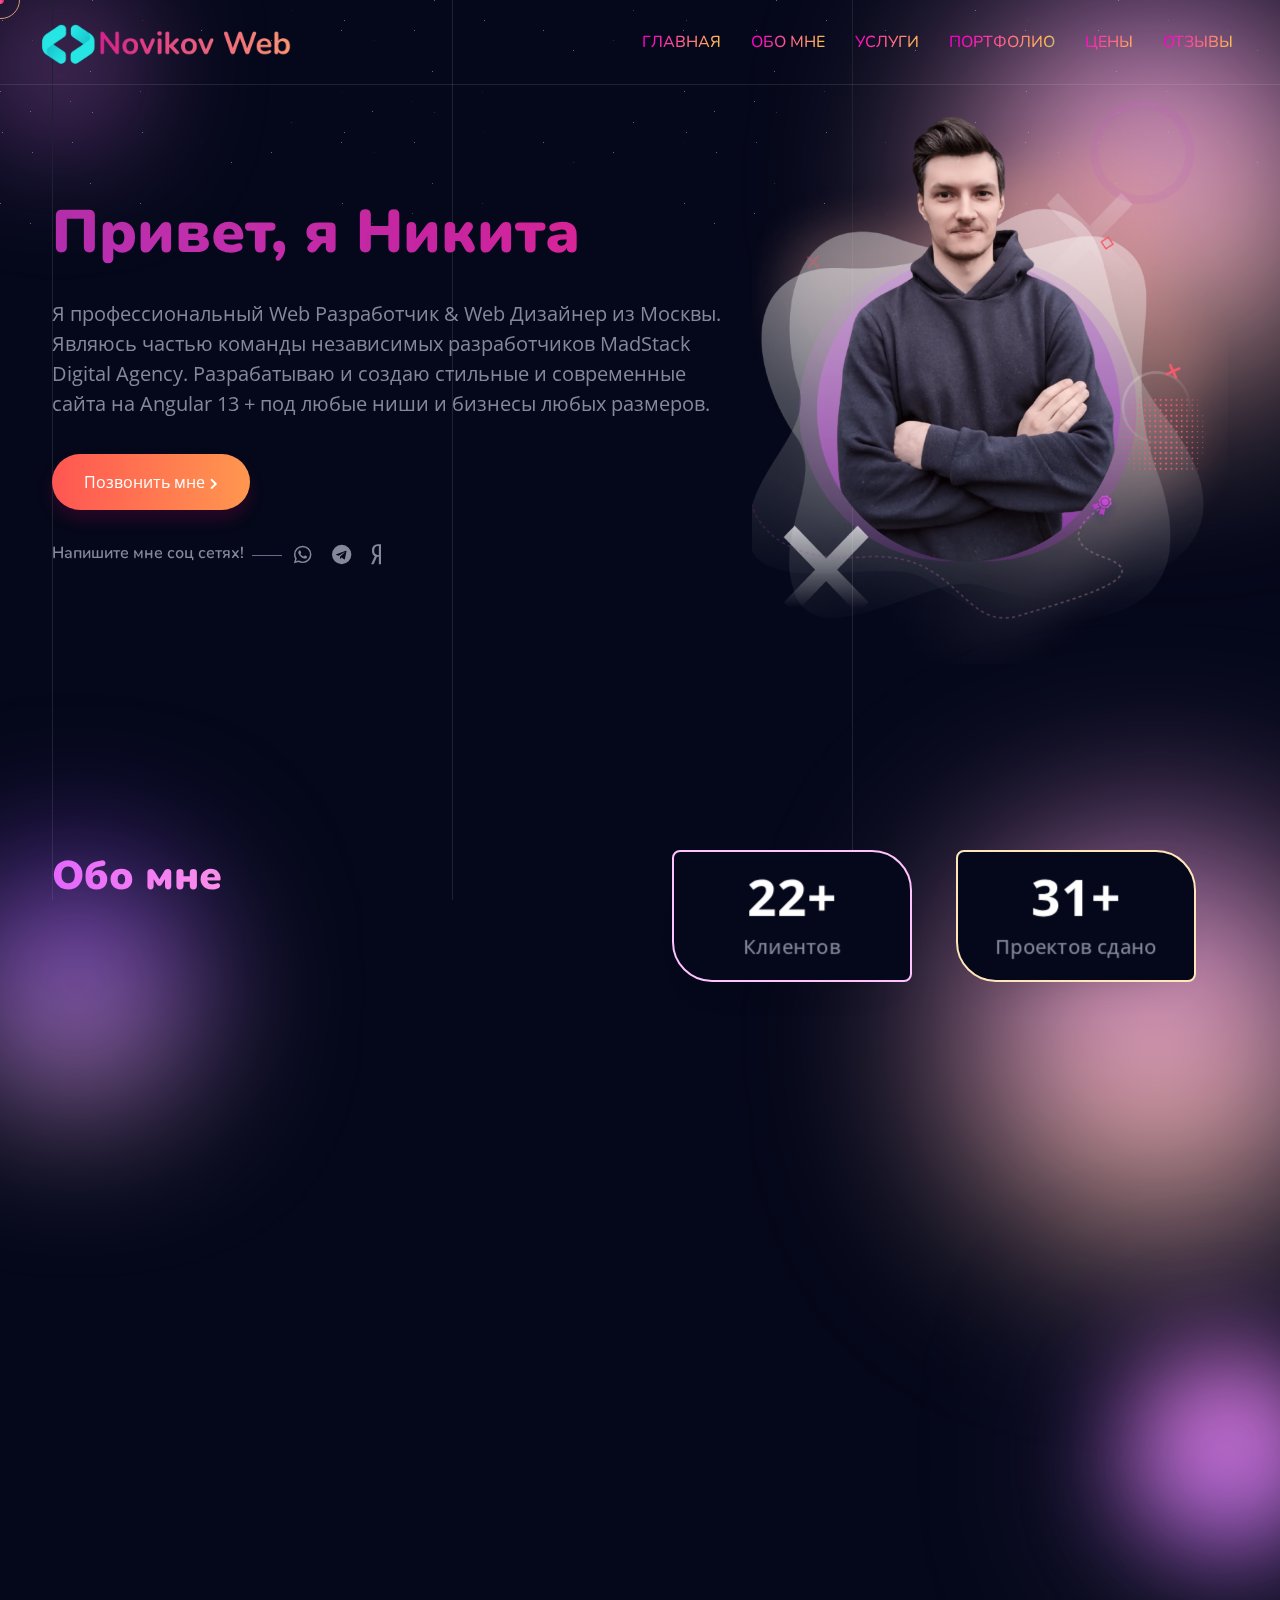
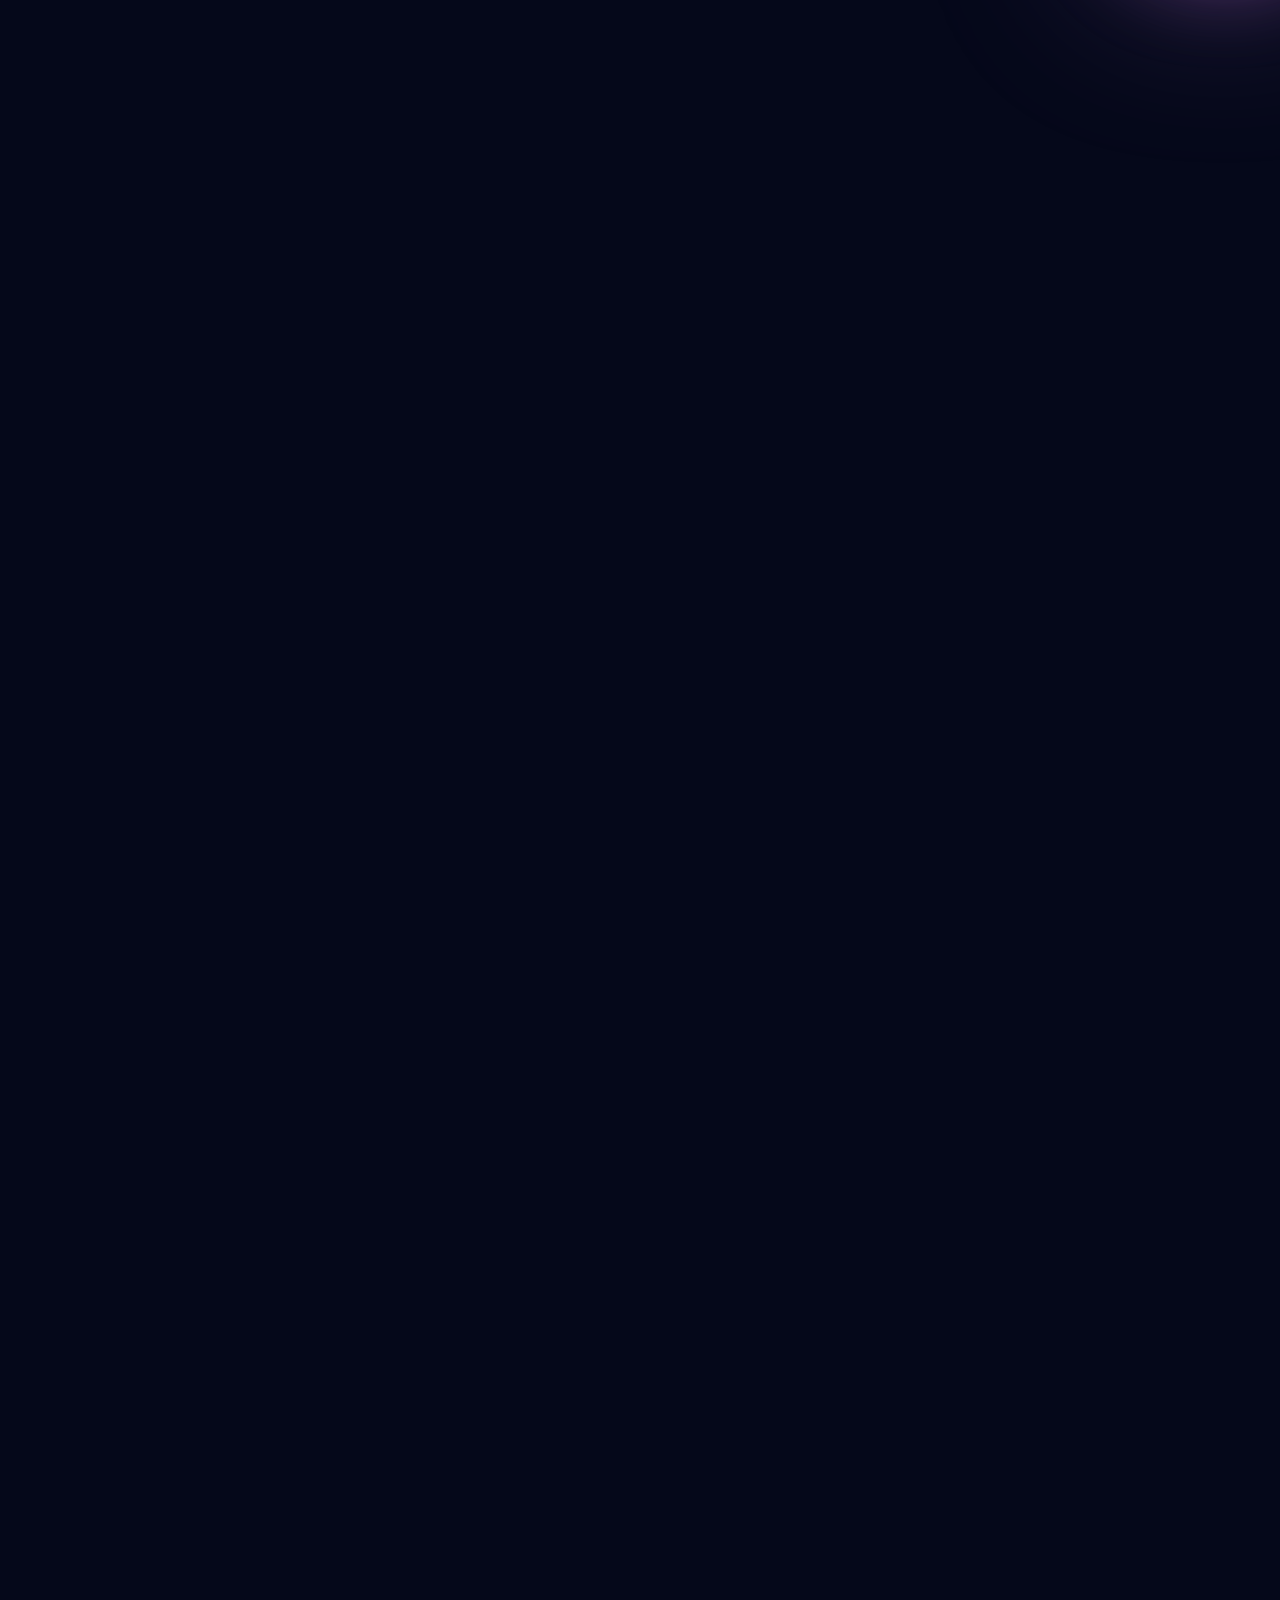
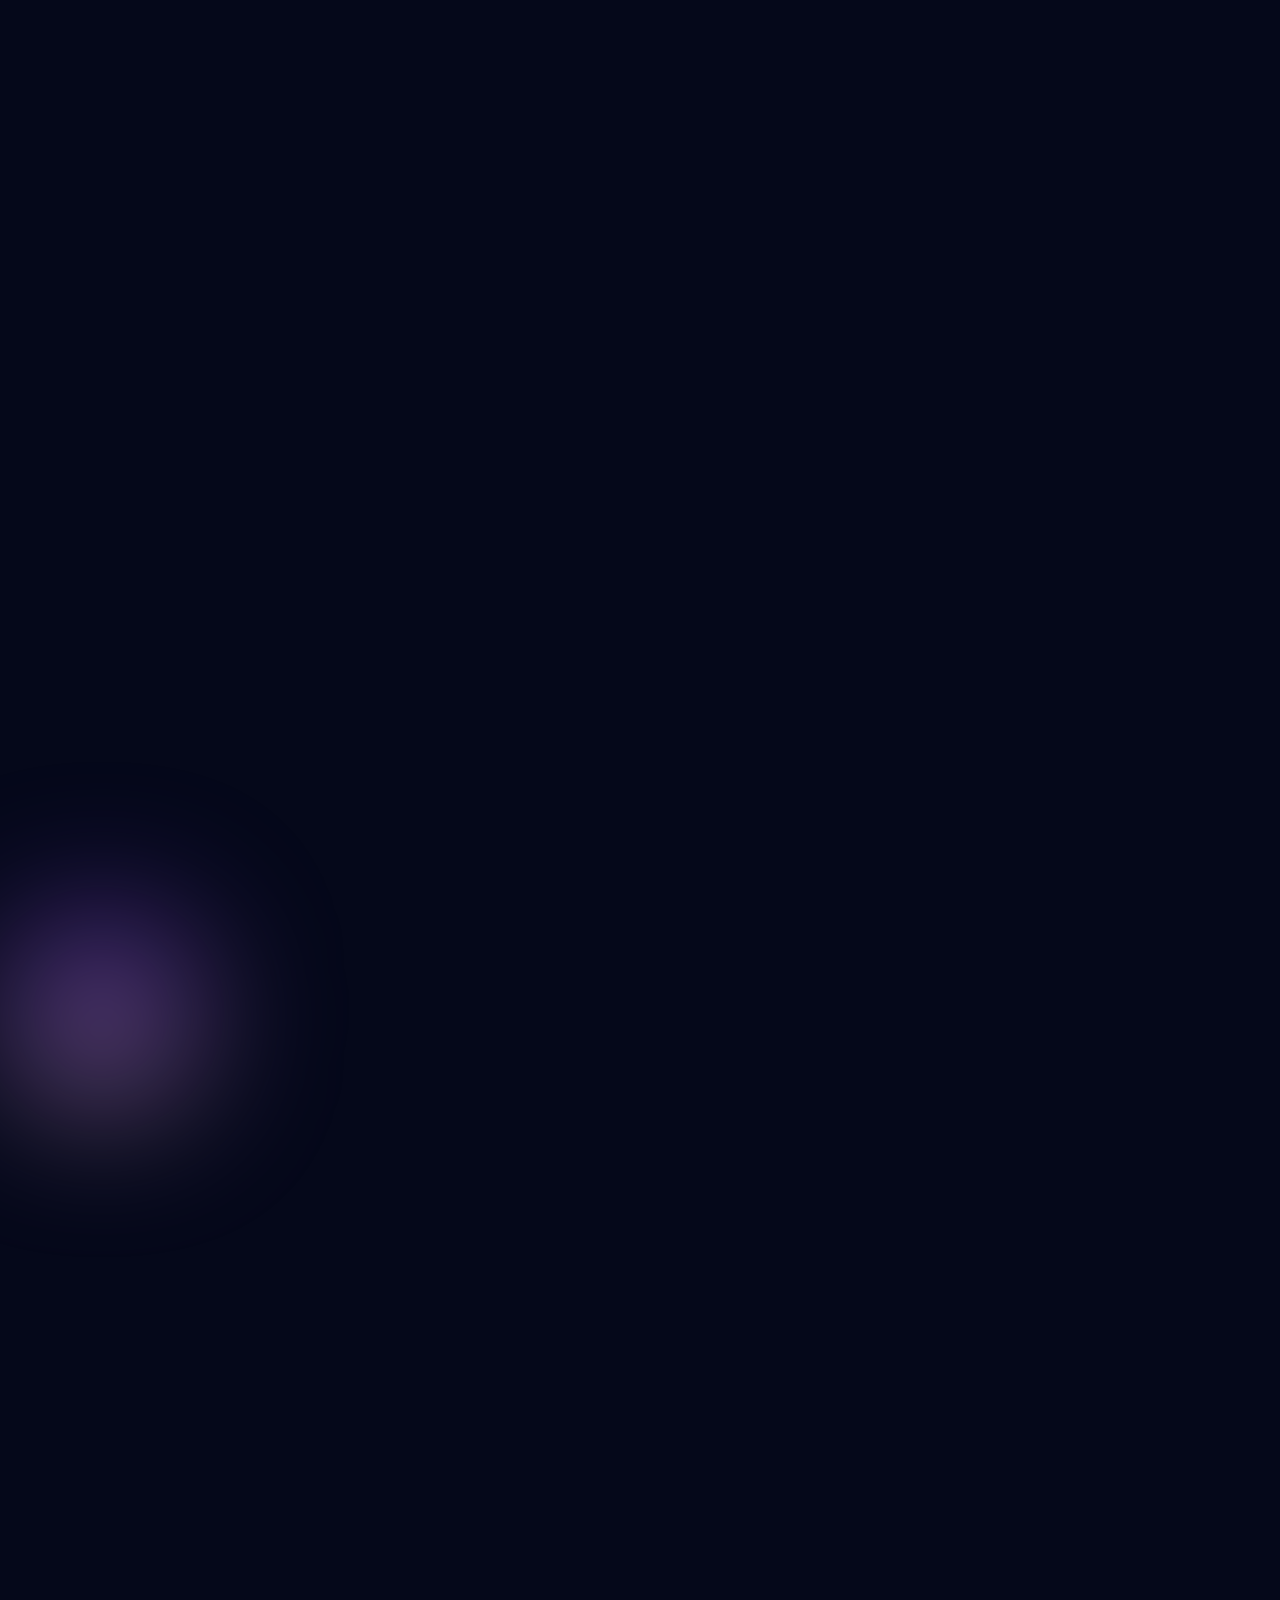
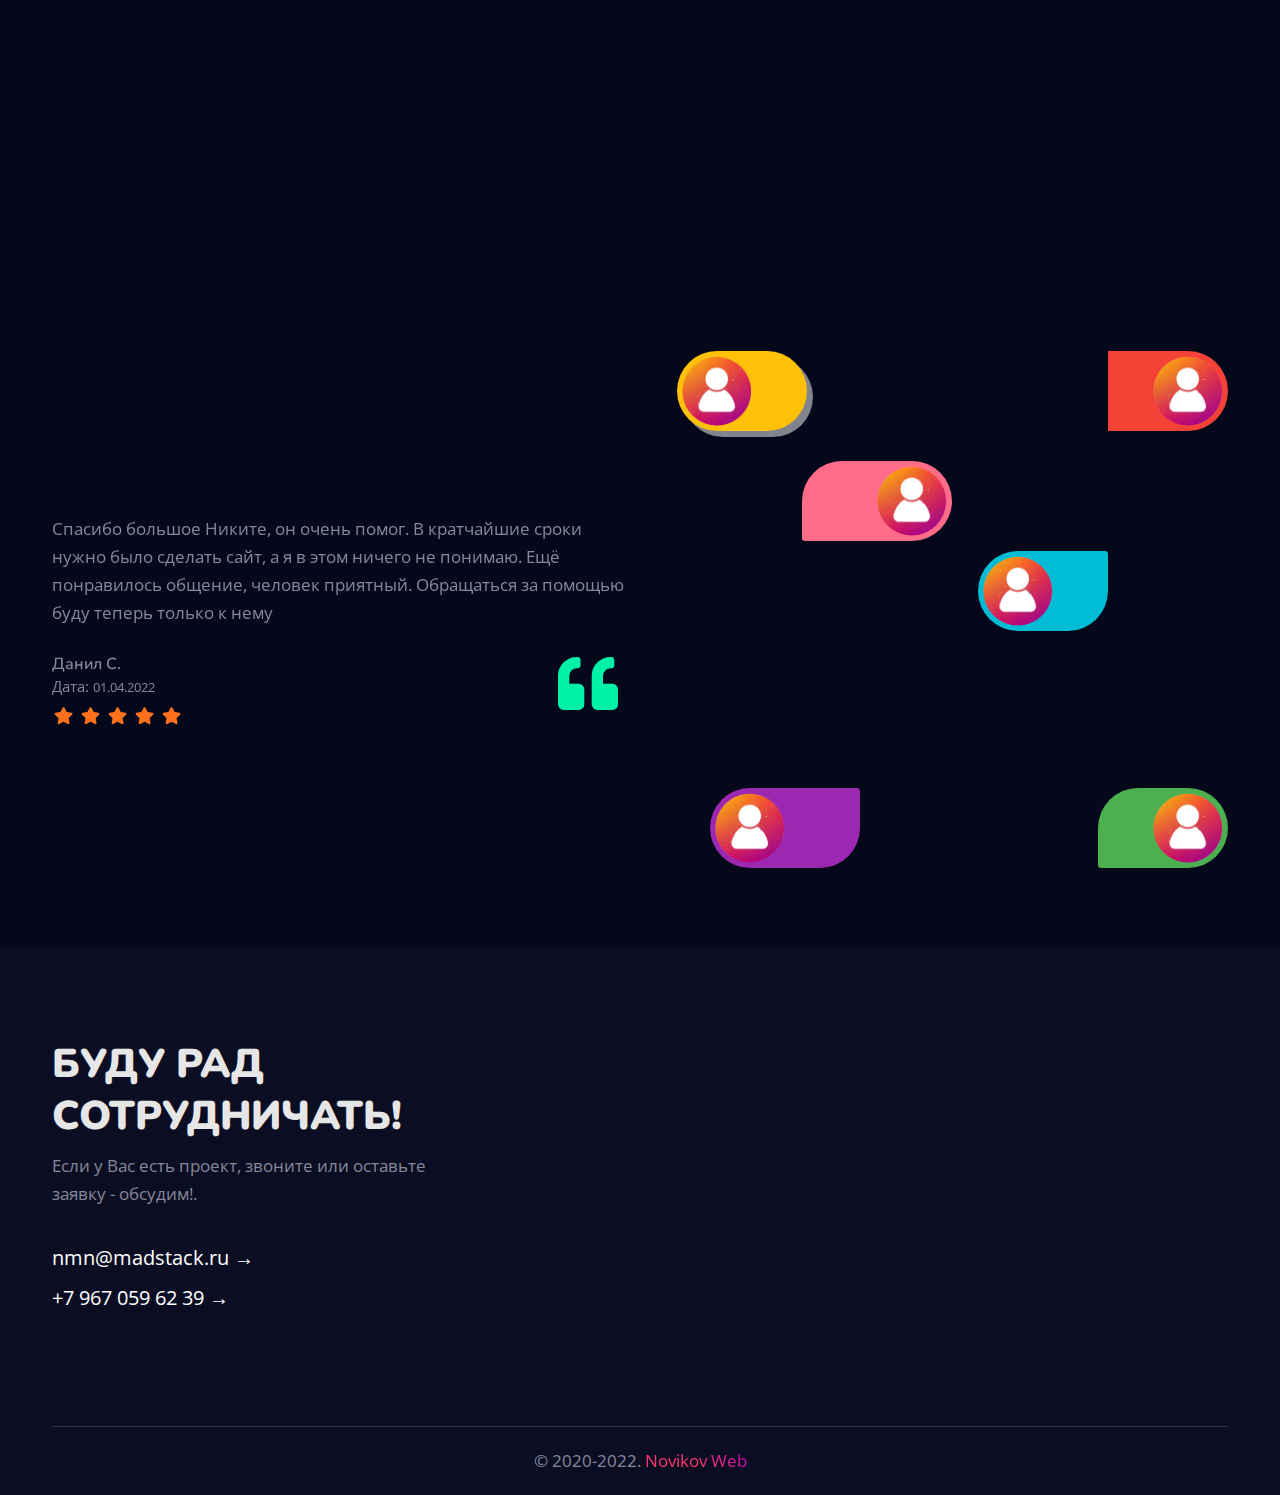
==== commit 7c9bd850: "fix" ====
--- a/index.html
+++ b/index.html
@@ -493,10 +493,6 @@
     <!--End Clients-->
     <!--Start Testinomial-->
     <section class="dg-testinomial-section pb80 pt80 upset">
-        <div class="niwaxheroscroll-v2">
-            <img src="images/shape/shape-d.png" class="niwax nxhs40" alt="icon" data-rellax-speed="-5">
-            <img src="images/shape/shape-f.png" class="niwax nxhs30" alt="icon" data-rellax-speed="8">
-        </div>
         <div class="container">
             <div class="row mt60 ">
                 <div class="col-lg-6">
@@ -658,10 +654,10 @@
                         </div>
                     </div>
                 </div>
-                <div class="col-lg-7 col-md-6 col-sm-12 m-mt50">
+                <!-- <div class="col-lg-7 col-md-6 col-sm-12 m-mt50">
                     <div class="form-block">
                         <h3 class="mb30">Остались вопросы? Оставьте заявку!</h3>
-                        <form action="#" method="post" name="feedback-form">
+                        <form name="feedback-form" id="contactForm">
                             <div class="fieldsets row">
                                 <div class="col-md-6"><input type="text" placeholder="Имя" name="name"></div>
                                 <div class="col-md-6"><input type="number" placeholder="Телефон" name="phone"></div>
@@ -675,7 +671,7 @@
                             <p class="trm"><i class="fas fa-lock"></i>Я против спама. Я уважаю Вашу приватность.</p>
                         </form>
                     </div>
-                </div>
+                </div> -->
             </div>
             <div class="row">
                 <div class="col-lg-12 text-center">
@@ -699,6 +695,7 @@
     <script src="js/plugin.min.js"></script>
     <script src="js/preloader.js"></script>
     <script src="js/tweenmax.min.js"></script>
+    <script src="js/form.js"></script>
     <!--common script file-->
     <script src="js/main.js"></script>
 </body>
